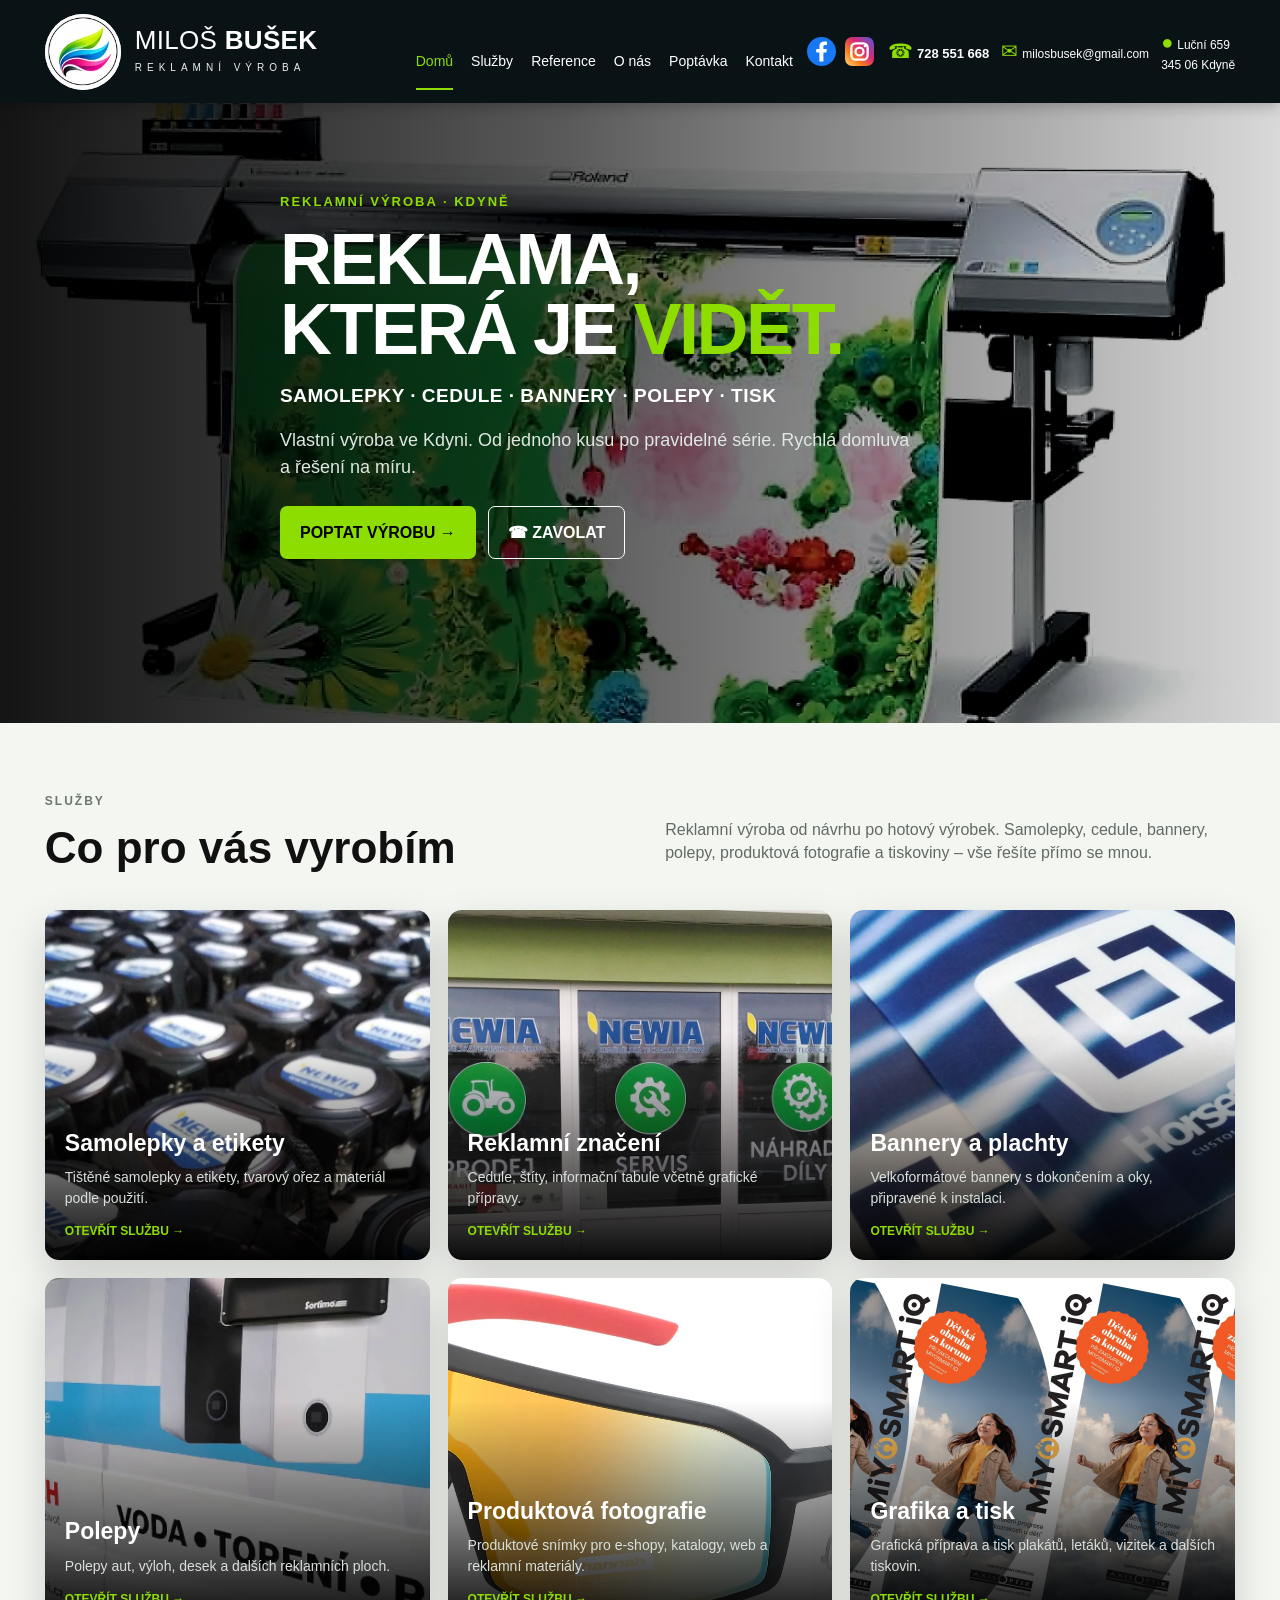
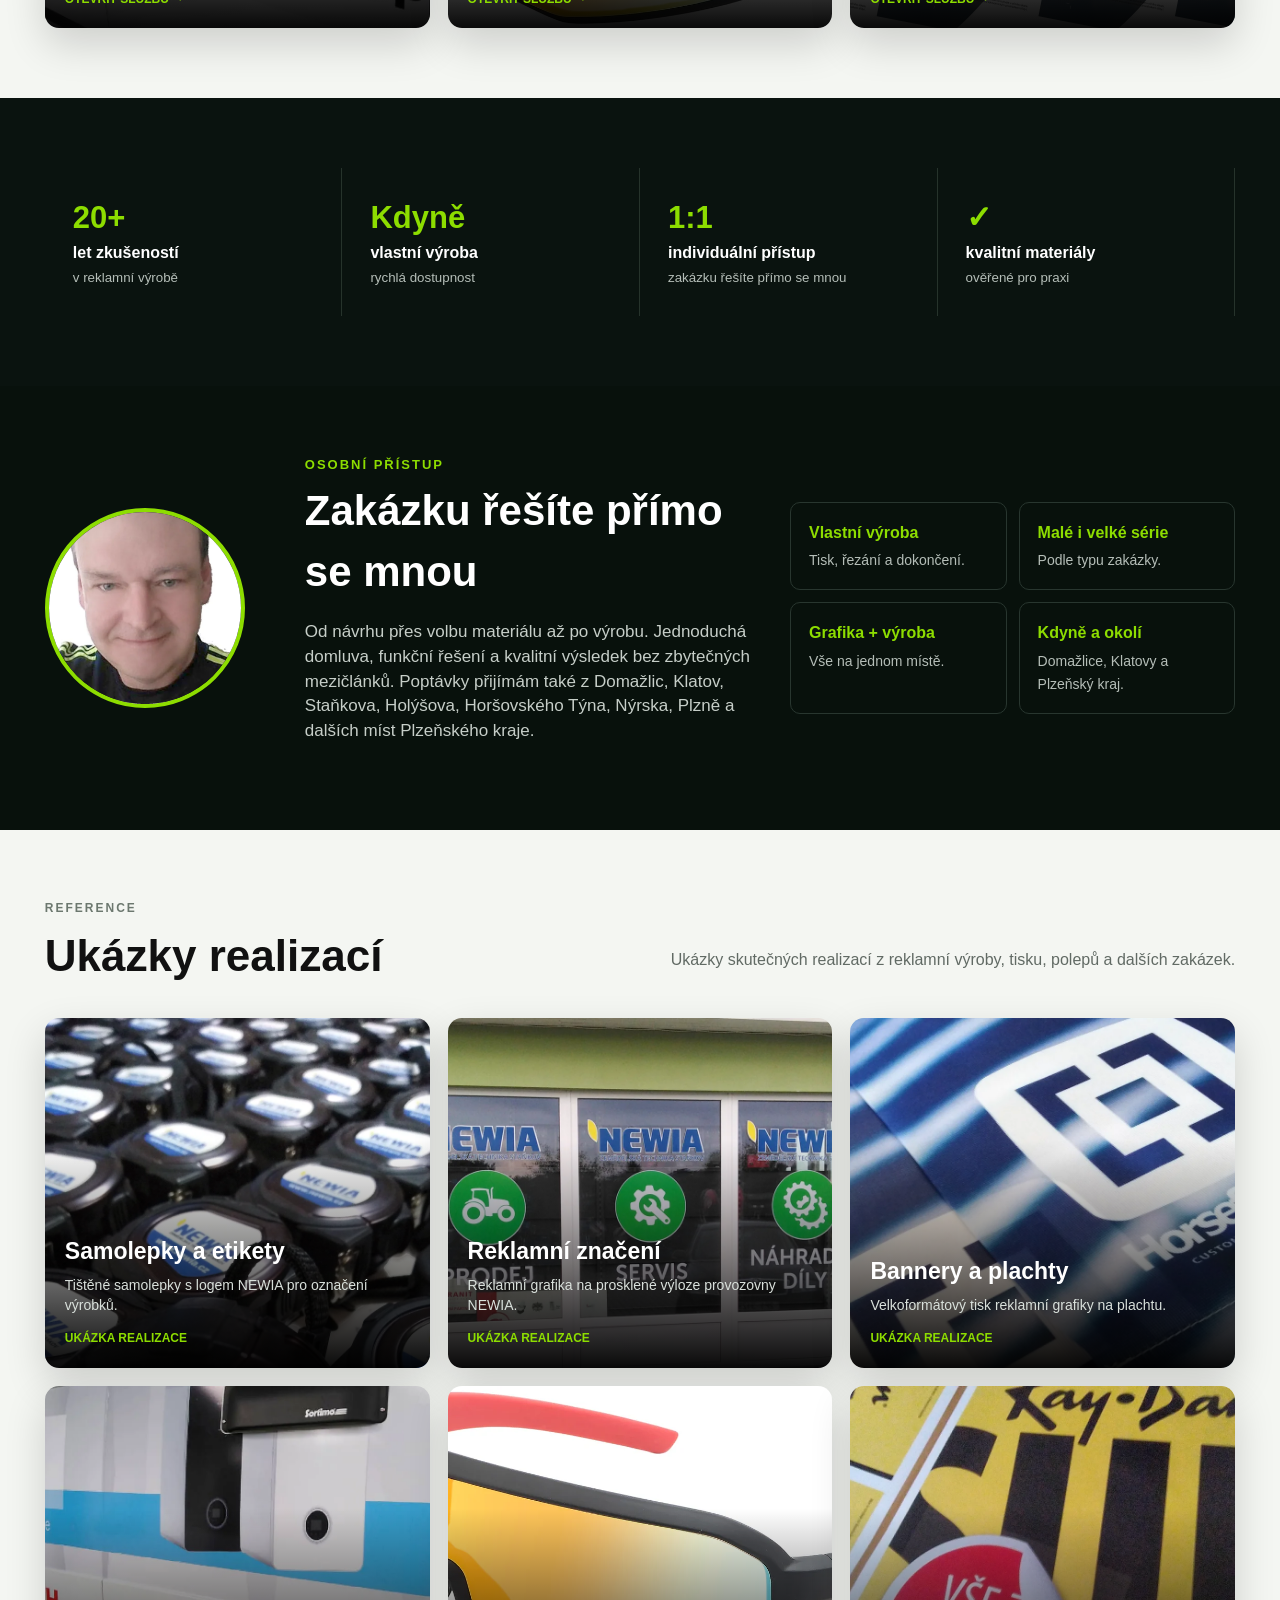
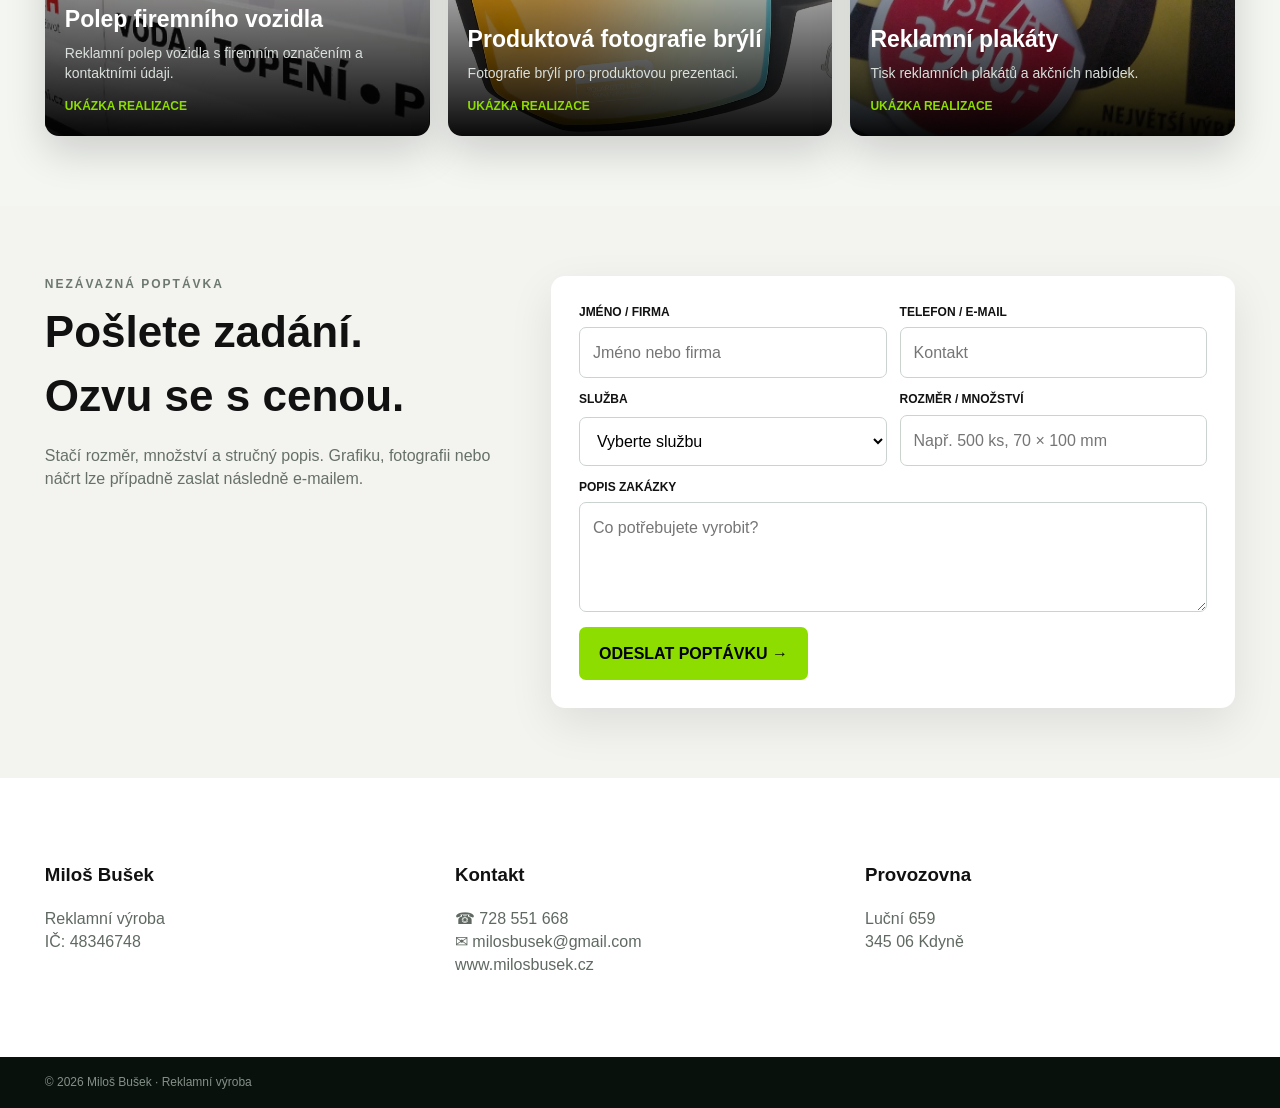
==== index.html @ d4815a29 "Shorten advertising signage card description" ====
<!DOCTYPE html>

<html lang="cs">
<head>
<base href="/">
<meta charset="utf-8"/>
<meta content="width=device-width,initial-scale=1" name="viewport"/>
<title>Miloš Bušek | Reklamní výroba, tisk a polepy – Kdyně</title>
<meta name="description" content="Reklamní výroba ve Kdyni pro Domažlice, Klatovy a Plzeňský kraj. Samolepky, etikety, polepy aut, bannery, cedule a tisk na zakázku."/>
<meta name="robots" content="index, follow"/>
<link rel="canonical" href="https://www.milosbusek.cz/"/>
<meta property="og:type" content="website"/>
<meta property="og:locale" content="cs_CZ"/>
<meta property="og:title" content="Miloš Bušek | Reklamní výroba, tisk a polepy – Kdyně"/>
<meta property="og:description" content="Vlastní reklamní výroba ve Kdyni pro Domažlice, Klatovy, Plzeň a okolí v Plzeňském kraji. Samolepky, polepy, bannery, cedule, tiskoviny a produktová fotografie."/>
<meta property="og:url" content="https://www.milosbusek.cz/"/>
<style>
:root{--g:#8ddd00;--g2:#b8ff40;--black:#06100b;--dark:#0a1310;--paper:#f4f6f2;--text:#0a0d0b;--mut:#59625c}
*{box-sizing:border-box}html{scroll-behavior:smooth}body{margin:0;font-family:Arial,Helvetica,sans-serif;background:#fff;color:#111;line-height:1.45}
img{display:block;max-width:100%}a{color:inherit;text-decoration:none}button,input,select,textarea{font:inherit}
.wrap{width:min(1440px,93vw);margin:auto}
header{height:103px;background:rgba(5,14,17,.98);color:#fff;position:sticky;top:0;z-index:100;box-shadow:0 3px 14px rgba(0,0,0,.25)}
.head{height:100%;display:flex;align-items:center;gap:26px}
.brand{display:flex;align-items:center;gap:22px;min-width:390px;cursor:pointer}
.logo{width:88px;height:88px;border:4px solid #d7e8bc;border-radius:50%;position:relative;overflow:hidden;background:#102028}
.logo:before{content:"";position:absolute;width:57px;height:18px;left:13px;top:27px;background:linear-gradient(135deg,#8fe000 0 25%,#fff 25% 41%,#e51e56 41% 58%,#36bdf2 58% 78%,#fff 78%);transform:skew(-22deg) rotate(-15deg);border-radius:70% 15% 70% 15%}
.logo:after{content:"";position:absolute;width:38px;height:8px;left:22px;top:40px;background:#7de200;transform:rotate(-17deg);border-radius:90%}
.brandname{font-size:30px;letter-spacing:.3px;line-height:1.02;font-weight:400;white-space:nowrap}.brandname b{font-weight:800}
.brandsub{font-size:13px;letter-spacing:7px;margin-top:7px;color:#edf0ee;white-space:nowrap}
nav{display:flex;gap:34px;margin-left:auto;font-size:16px}nav a{cursor:pointer;padding:38px 0 17px}nav a:hover,nav a.active{color:var(--g);border-bottom:2px solid var(--g)}
.topcontact{display:flex;gap:23px;align-items:center;font-size:14px;white-space:nowrap}.topcontact strong{font-size:15px}.tico{color:var(--g);font-size:25px;margin-right:7px}
.page{display:none}.page.active{display:block}
.hero{height:620px;position:relative;overflow:hidden;background:#101}
.hero video{position:absolute;inset:0;width:100%;height:100%;object-fit:cover}.hero:after{content:"";position:absolute;inset:0;background:linear-gradient(90deg,rgba(0,0,0,.92),rgba(0,0,0,.65) 44%,rgba(0,0,0,.15))}
.hero-copy{position:relative;z-index:2;color:#fff;padding-top:90px;max-width:720px}.kicker{color:var(--g);font-weight:800;font-size:13px;letter-spacing:2px}
.hero h1{font-size:72px;line-height:.98;margin:12px 0 17px;letter-spacing:-2.5px}.hero h1 em{font-style:normal;color:var(--g)}.hero p{font-size:18px;color:#e0e6e1;max-width:640px}.hero-services{font-size:19px;font-weight:700;letter-spacing:.5px}
.btnrow{display:flex;gap:12px;margin-top:26px}.cta{background:var(--g);border:0;border-radius:7px;padding:15px 20px;font-weight:800;cursor:pointer}.outline{background:transparent;border:1px solid #fff;color:#fff;border-radius:7px;padding:14px 19px;font-weight:700;cursor:pointer}
.section{padding:70px 0}.light{background:var(--paper)}.section-head{display:flex;justify-content:space-between;align-items:end;gap:30px;margin-bottom:30px}.eyebrow{color:#6c786f;font-weight:800;letter-spacing:2px;font-size:12px}.section-head h2{font-size:44px;margin:6px 0 0}.section-head p{max-width:570px;color:#616a64}
.cards{display:grid;grid-template-columns:repeat(3,1fr);gap:18px}.service-card{height:350px;position:relative;border-radius:14px;overflow:hidden;cursor:pointer;box-shadow:0 16px 40px rgba(0,0,0,.16)}.service-card img{width:100%;height:100%;object-fit:cover;transition:.35s}.service-card:hover img{transform:scale(1.04)}.overlay{position:absolute;inset:0;background:linear-gradient(transparent 35%,rgba(0,0,0,.96))}.scopy{position:absolute;left:20px;right:20px;bottom:19px;color:#fff}.scopy h3{font-size:23px;margin:0 0 7px}.scopy p{font-size:14px;color:#d9e0db;margin:0 0 10px}.scopy span{font-size:12px;color:var(--g);font-weight:800}
.stats{background:#0a130f;color:#fff}.statsgrid{display:grid;grid-template-columns:repeat(4,1fr)}.stat{padding:28px;border-right:1px solid #26332b}.stat strong{display:block;color:var(--g);font-size:31px}.stat small{display:block;color:#b5beb8;margin-top:4px}
.about{background:#08110c;color:#fff}.aboutgrid{display:grid;grid-template-columns:220px 1fr 1fr;gap:40px;align-items:center}.portrait{width:200px;height:200px;object-fit:cover;border-radius:50%;border:4px solid var(--g)}.about h2{font-size:42px;margin:7px 0 10px}.about p{color:#c6cec8;font-size:17px}.features{display:grid;grid-template-columns:1fr 1fr;gap:12px}.feat{border:1px solid #28362f;border-radius:10px;padding:18px}.feat b{display:block;color:var(--g);margin-bottom:4px}.feat span{font-size:14px;color:#b5beb8}
.formsec{background:#f3f4f0}.formgrid{display:grid;grid-template-columns:.8fr 1.2fr;gap:50px}.formgrid h2{font-size:44px;margin:7px 0 12px}.formgrid p{color:#667069}.formcard{background:#fff;border-radius:14px;padding:28px;box-shadow:0 16px 45px rgba(0,0,0,.09)}.fields{display:grid;grid-template-columns:1fr 1fr;gap:13px}.field{display:grid;gap:6px}.full{grid-column:1/-1}label{font-size:12px;font-weight:800}input,select,textarea{border:1px solid #cbd3ce;border-radius:7px;padding:13px;background:#fff}textarea{min-height:110px;resize:vertical}.success{display:none;margin-top:12px;padding:11px;background:#e7f7c9;border-radius:7px;color:#315207;font-weight:700}
.contact{background:#fff}.contactgrid{display:grid;grid-template-columns:repeat(3,1fr);gap:40px}.contactgrid p{color:#5f6962}footer{background:#08110c;color:#859088;padding:17px 0;font-size:12px}
/* service template exactly unified */
.service-stage{background:linear-gradient(90deg,#fbfcf9 0%,#fbfcf9 42%,#eef1ee 42%,#eef1ee 100%);min-height:calc(100vh - 103px)}
.service-grid{display:grid;grid-template-columns:.78fr 1.22fr;gap:25px;align-items:center;padding-top:35px}
.service-copy{padding:0 0 0 4px}.mini-title{font-weight:800;font-size:17px;display:flex;align-items:center;gap:16px;margin-bottom:18px}.mini-title span{width:49px;height:8px;background:var(--g);border-radius:8px}
.service-copy h1{font-size:67px;line-height:1.03;letter-spacing:-2px;margin:0 0 18px;max-width:650px}.service-copy h1 em{display:block;font-style:normal;color:var(--g)}
.service-lead{font-size:20px;max-width:590px;margin-bottom:26px}.benefits{display:grid;gap:12px}.benefit{display:grid;grid-template-columns:64px 1fr;gap:14px;align-items:center}.bicon{width:64px;height:64px;background:#dafa9f;border-radius:50%;display:grid;place-items:center;font-size:30px;border:1px solid #caef8c}.benefit b{display:block;font-size:18px}.benefit span{display:block;font-size:16px;color:#323834}
.service-visual{align-self:stretch;display:flex;align-items:center;justify-content:center;min-height:560px;overflow:hidden}.service-visual img{width:100%;height:560px;object-fit:cover}
.thumbbar{display:grid;grid-template-columns:45px 1fr 45px;gap:12px;align-items:center;width:min(1490px,96vw);margin:0 auto;padding:10px 0;background:#fff}.roundarr{width:40px;height:40px;border-radius:50%;border:1px solid #505a54;background:white;font-size:24px;cursor:pointer}.thumbs{display:grid;grid-template-columns:repeat(5,1fr);gap:9px}.thumbs img{height:150px;width:100%;object-fit:cover;border-radius:6px;background:#f1f2ef}
.service-footer-row{display:grid;grid-template-columns:1.12fr 1px .95fr .5fr .73fr;gap:30px;align-items:center;padding:18px 0 22px}.service-cta{height:76px;border:0;border-radius:9px;background:#07100c;color:#fff;font-size:17px;font-weight:800;cursor:pointer;text-align:left;padding:0 24px;box-shadow:0 10px 24px rgba(0,0,0,.12)}.service-cta span{font-size:30px;margin-right:15px;vertical-align:middle}.service-cta b{float:right;font-size:31px;font-weight:400}.vline{height:74px;background:#626b65}.service-quote{font-size:17px;font-style:italic}.signature{font-family:"Brush Script MT","Segoe Script",cursive;font-size:37px;color:#63c900;transform:rotate(-6deg);white-space:nowrap}.shopbox{border:1.5px solid var(--g);border-radius:9px;padding:15px 17px;display:flex;gap:12px;align-items:center;font-size:17px}
@media(max-width:1180px){.topcontact{display:none}nav{gap:20px}.brand{min-width:330px}.service-copy h1{font-size:56px}}
@media(max-width:900px){header{height:86px}.logo{width:64px;height:64px}.brandname{font-size:24px}.brandsub{font-size:10px;letter-spacing:4px}nav{display:none}.brand{min-width:auto}.cards{grid-template-columns:repeat(2,1fr)}.service-stage{background:#fbfcf9}.service-grid{grid-template-columns:1fr}.service-visual img{height:420px}.service-footer-row{grid-template-columns:1fr 1fr}.vline{display:none}.thumbs{grid-template-columns:repeat(3,1fr)}.thumbs img:nth-child(n+4){display:none}.aboutgrid{grid-template-columns:180px 1fr}.features{grid-column:1/-1}.formgrid{grid-template-columns:1fr}}
@media(max-width:650px){.brandname{font-size:20px}.brandsub{font-size:8px;letter-spacing:3px}.cards{grid-template-columns:1fr}.hero h1{font-size:45px}.statsgrid{grid-template-columns:1fr 1fr}.aboutgrid{grid-template-columns:1fr}.fields{grid-template-columns:1fr}.contactgrid{grid-template-columns:1fr}.service-copy h1{font-size:45px}.service-lead{font-size:17px}.benefit{grid-template-columns:52px 1fr}.bicon{width:52px;height:52px;font-size:24px}.thumbs{grid-template-columns:1fr 1fr}.thumbs img:nth-child(n+3){display:none}.service-footer-row{grid-template-columns:1fr}.service-quote,.signature,.shopbox{text-align:center;justify-content:center}}

.signature{display:flex;align-items:center;justify-content:center}
.signature img{display:block;width:150px;max-height:62px;object-fit:contain}
.service-visual{position:relative}
.carousel-main{transition:opacity .24s ease, transform .35s ease}
.carousel-main.is-changing{opacity:.22;transform:scale(.992)}
.thumbs img{cursor:pointer;transition:transform .2s ease,opacity .2s ease,border-color .2s ease}
.thumbs img:hover{transform:translateY(-2px)}
.thumbs img.active-thumb{outline:3px solid var(--g);outline-offset:-3px;opacity:1}
.roundarr{transition:background .2s ease,transform .2s ease}
.roundarr:hover{background:#e9f9c9;transform:scale(1.05)}

/* Schválený ostrý podpis */
.signature{
  display:flex!important;
  align-items:center!important;
  justify-content:center!important;
  min-width:170px;
}
.signature img{
  width:154px!important;
  height:85px!important;
  max-width:154px!important;
  max-height:85px!important;
  object-fit:contain!important;
  transform:none!important;
  filter:none!important;
  opacity:1!important;
  image-rendering:auto!important;
}

/* Produktová fotografie – přesně 5 schválených obrázků */
#page-produkt .thumbs img{
  object-fit:cover!important;
  background:#f3f3f3;
}

/* Fotografie: používat zdrojové rozlišení bez umělého rozmazávání */
.service-visual img,
.service-card img,
.thumbs img{
    image-rendering:auto !important;
    filter:none !important;
    -webkit-filter:none !important;
}
#page-produkt .service-visual img{
    object-fit:contain !important;
    background:#f5f5f3;
}

/* Produktová fotografie – ostřejší náhledy 2–5 */
#page-produkt .thumbs img{
    image-rendering:auto !important;
    filter:none !important;
    backface-visibility:hidden;
    transform:translateZ(0);
}

#page-produkt .signature,
#page-produkt .signature img{
    background:transparent !important;
    box-shadow:none !important;
    border:0 !important;
}

/* Nové portfolio fotografie – ostré webové převzorkování 2000 × 1400 */
.thumbs img{image-rendering:auto!important;filter:none!important}

/* Polepy: přirozené fotografie bez přeostření */
#page-polepy .thumbs img,
#page-polepy .service-visual img{
  filter:none!important;
  image-rendering:auto!important;
}
/* Nový reklamní štít */
#page-cedule .thumbs img{object-fit:cover}

#page-produkt .thumbs img,
#page-produkt .service-visual img{
  image-rendering:auto!important;
  filter:none!important;
}
</style>
<style>
/* OPRAVA POZICE PO KLIKNUTÍ V MENU
   Sticky hlavička má na PC 103 px, proto cílová sekce začíná s příjemným odstupem pod ní. */
html{scroll-padding-top:125px!important;}
#home,#sluzby,#reference,#onas,#poptavka,#kontakt{
  scroll-margin-top:125px!important;
}
@media(max-width:900px){
  html{scroll-padding-top:105px!important;}
  #home,#sluzby,#reference,#onas,#poptavka,#kontakt{
    scroll-margin-top:105px!important;
  }
}
</style><style>
/* OPRAVA SEKCE KONTAKT – protože je na konci stránky, potřebuje spodní rezervu,
   aby šla po kliknutí vytáhnout pod pevnou horní lištu. */
#kontakt{
  scroll-margin-top:125px!important;
  padding-bottom:160px!important;
}
@media(max-width:900px){
  #kontakt{
    scroll-margin-top:105px!important;
    padding-bottom:120px!important;
  }
}
</style><style>
/* FINÁLNÍ OPRAVA POZICE KONTAKTU */
#kontakt{
  scroll-margin-top:125px!important;
  padding-top:64px!important;
  padding-bottom:64px!important;
  min-height:calc(100vh - 125px)!important;
  box-sizing:border-box!important;
}
@media(max-width:900px){
  #kontakt{
    scroll-margin-top:105px!important;
    padding-top:42px!important;
    padding-bottom:42px!important;
    min-height:calc(100vh - 105px)!important;
  }
}
</style><style>
/* Kontakt na PC se po kliknutí zobrazí jako spodní kompozice stránky.
   Rušíme předchozí umělé natažení sekce Kontakt. */
#kontakt{
  min-height:0!important;
  padding-top:64px!important;
  padding-bottom:64px!important;
}
@media(max-width:900px){
  #kontakt{
    min-height:0!important;
    padding-top:42px!important;
    padding-bottom:42px!important;
  }
}
</style><style>
/* MOBILNÍ MENU – pouze mobil/tablet */
.mobile-menu-btn,
.mobile-nav{display:none;}

@media(max-width:900px){
  header{
    height:86px!important;
    overflow:visible!important;
  }
  .head{
    position:relative;
    gap:12px!important;
  }
  .topcontact{
    display:none!important;
  }
  .brand{
    flex:1 1 auto;
    min-width:0!important;
    gap:12px!important;
  }
  .logo{
    flex:0 0 auto;
  }
  .brandname{
    white-space:nowrap;
  }

  .mobile-menu-btn{
    display:flex!important;
    align-items:center;
    justify-content:center;
    flex:0 0 48px;
    width:48px;
    height:48px;
    margin-left:auto;
    border:1px solid rgba(255,255,255,.28);
    border-radius:8px;
    background:#101b16;
    color:#8ddd00;
    font-size:29px;
    line-height:1;
    cursor:pointer;
    z-index:1002;
  }
  .mobile-menu-btn.open{
    background:#8ddd00;
    color:#06100b;
  }

  .mobile-nav{
    display:none;
    position:absolute;
    left:0;
    right:0;
    top:86px;
    z-index:1001;
    background:#07100c;
    border-top:1px solid rgba(255,255,255,.08);
    box-shadow:0 14px 30px rgba(0,0,0,.32);
    padding:8px 16px 16px;
  }
  .mobile-nav.open{
    display:block!important;
  }
  .mobile-nav > a{
    display:block;
    padding:15px 8px;
    color:#fff;
    font-size:18px;
    font-weight:700;
    border-bottom:1px solid rgba(255,255,255,.10);
  }
  .mobile-nav > a:active,
  .mobile-nav > a:hover,
  .mobile-nav > a.active{
    color:#8ddd00;
  }
  .mobile-nav-contact{
    display:grid;
    gap:8px;
    padding-top:14px;
  }
  .mobile-nav-contact a{
    display:block;
    color:#cfd8d2;
    font-size:15px;
    padding:5px 8px;
  }
}

@media(max-width:480px){
  .brandname{font-size:18px!important;}
  .brandsub{font-size:7px!important;letter-spacing:2.4px!important;}
  .logo{width:58px!important;height:58px!important;}
}
</style><style>
/* MOBIL – sekce „Co pro vás vyrobím“ */
@media(max-width:900px){
  #sluzby .section-head{
    margin-bottom:16px!important;
    gap:12px!important;
    align-items:center!important;
  }
  #sluzby .section-head h2{
    margin-top:0!important;
    margin-bottom:0!important;
    line-height:1.05!important;
  }
  #sluzby .section-head p{
    margin-top:0!important;
    margin-bottom:0!important;
    align-self:center!important;
  }
}
</style><style>
/* MOBIL – ukotvené záhlaví s hamburgerem; PC beze změny */
@media(max-width:900px){
  header{
    position:fixed!important;
    top:0!important;
    left:0!important;
    right:0!important;
    width:100%!important;
    z-index:9999!important;
  }
  body{
    padding-top:86px!important;
  }
  .mobile-nav{
    position:fixed!important;
    top:86px!important;
    left:0!important;
    right:0!important;
    z-index:9998!important;
  }
}
</style><style>
/* MOBIL – oprava pevného záhlaví podle kontroly na telefonu.
   Záhlaví zůstává nahoře, ale už nepřekrývá / neposouvá obsah. PC beze změny. */
@media(max-width:900px){
  body{
    padding-top:0!important;
  }

  header{
    position:sticky!important;
    top:0!important;
    left:auto!important;
    right:auto!important;
    width:100%!important;
    height:86px!important;
    min-height:86px!important;
    z-index:9999!important;
    overflow:visible!important;
    background:#06100b!important;
  }

  header .head{
    height:86px!important;
    min-height:86px!important;
    display:flex!important;
    align-items:center!important;
    justify-content:space-between!important;
    padding-top:0!important;
    padding-bottom:0!important;
  }

  header .brand{
    height:86px!important;
    display:flex!important;
    align-items:center!important;
    margin:0!important;
    padding:0!important;
  }

  header .logo{
    margin:0!important;
    flex:0 0 auto!important;
  }

  header .mobile-menu-btn{
    position:static!important;
    top:auto!important;
    right:auto!important;
    margin:0 0 0 auto!important;
    align-self:center!important;
  }

  header .mobile-nav{
    position:absolute!important;
    top:86px!important;
    left:0!important;
    right:0!important;
    width:100%!important;
    z-index:9998!important;
  }
}
</style><style>
/* MOBIL – rezerva pod horní lištou telefonu / prohlížeče.
   Záhlaví se už neschová pod horní systémovou lištu. PC beze změny. */
@media(max-width:900px){
  :root{
    --mobile-safe-top:max(env(safe-area-inset-top, 0px), 20px);
    --mobile-header-core:86px;
  }

  header{
    position:sticky!important;
    top:0!important;
    height:calc(var(--mobile-header-core) + var(--mobile-safe-top))!important;
    min-height:calc(var(--mobile-header-core) + var(--mobile-safe-top))!important;
    padding-top:var(--mobile-safe-top)!important;
    box-sizing:border-box!important;
    background:#06100b!important;
    z-index:9999!important;
  }

  header .head{
    height:var(--mobile-header-core)!important;
    min-height:var(--mobile-header-core)!important;
    padding-top:0!important;
    padding-bottom:0!important;
    box-sizing:border-box!important;
    align-items:center!important;
  }

  header .brand,
  header .mobile-menu-btn{
    transform:none!important;
    top:auto!important;
  }

  header .mobile-nav{
    top:calc(var(--mobile-header-core) + var(--mobile-safe-top))!important;
  }
}
</style><style>
/* MOBIL – definitivně pevné záhlaví, posunuté o něco níž.
   Pouze mobil, PC beze změny. */
@media(max-width:900px){
  :root{
    --mobile-safe-top:30px;
    --mobile-header-core:86px;
    --mobile-header-total:116px;
  }

  body{
    padding-top:var(--mobile-header-total)!important;
  }

  header{
    position:fixed!important;
    top:0!important;
    left:0!important;
    right:0!important;
    width:100%!important;
    height:var(--mobile-header-total)!important;
    min-height:var(--mobile-header-total)!important;
    padding-top:var(--mobile-safe-top)!important;
    box-sizing:border-box!important;
    background:#06100b!important;
    z-index:9999!important;
    overflow:visible!important;
  }

  header .head{
    height:var(--mobile-header-core)!important;
    min-height:var(--mobile-header-core)!important;
    padding-top:0!important;
    padding-bottom:0!important;
    box-sizing:border-box!important;
    align-items:center!important;
  }

  header .mobile-nav{
    position:fixed!important;
    top:var(--mobile-header-total)!important;
    left:0!important;
    right:0!important;
    width:100%!important;
    z-index:9998!important;
  }
}

/* MB-web-41: Na mobilu zobrazit aktuální a následující náhled. */
@media(max-width:650px){
  .service-page .thumbs img{display:none!important}
  .service-page .thumbs img.mobile-visible{display:block!important}
}
</style><style>
/* Sociální sítě – Facebook a Instagram; YouTube lze doplnit později. */
.social-links{display:flex;align-items:center;gap:9px;flex:0 0 auto}
.social-links a{display:inline-flex;width:29px;height:29px;align-items:center;justify-content:center;border-radius:7px;transition:transform .2s ease}
.social-links a:hover{transform:translateY(-2px)}
.social-links svg{display:block;width:29px;height:29px}
.mobile-social-links{display:none}
@media(min-width:1181px){header .head{gap:14px}header .brand{min-width:320px;gap:14px}header .logo{width:76px;height:76px;flex:0 0 76px}header .brandname{font-size:26px}header .brandsub{font-size:10px;letter-spacing:5px}header nav{gap:18px;font-size:14px}header .topcontact{gap:12px;font-size:12px}header .topcontact strong{font-size:13px}header .tico{font-size:20px;margin-right:4px}}
@media(max-width:900px){header .head>.social-links{display:none}.mobile-social-links{display:flex;gap:15px;padding:15px 8px 10px;border-top:1px solid #39443e;margin-top:10px}.mobile-social-links a,.mobile-social-links svg{width:37px;height:37px}}
</style>
<script type="application/ld+json">
{
  "@context": "https://schema.org",
  "@type": "LocalBusiness",
  "@id": "https://www.milosbusek.cz/#firma",
  "name": "Miloš Bušek – reklamní výroba",
  "url": "https://www.milosbusek.cz/",
  "description": "Zakázková reklamní výroba, tisk samolepek a etiket, polepy, reklamní značení, bannery, grafika a produktová fotografie.",
  "telephone": "+420728551668",
  "email": "milosbusek@gmail.com",
  "address": {
    "@type": "PostalAddress",
    "streetAddress": "Luční 659",
    "addressLocality": "Kdyně",
    "postalCode": "345 06",
    "addressRegion": "Plzeňský kraj",
    "addressCountry": "CZ"
  },
  "areaServed": [
    {
      "@type": "AdministrativeArea",
      "name": "Plzeňský kraj"
    },
    {
      "@type": "City",
      "name": "Kdyně"
    },
    {
      "@type": "City",
      "name": "Domažlice"
    },
    {
      "@type": "City",
      "name": "Klatovy"
    },
    {
      "@type": "City",
      "name": "Staňkov"
    },
    {
      "@type": "City",
      "name": "Holýšov"
    },
    {
      "@type": "City",
      "name": "Plzeň"
    },
    {
      "@type": "City",
      "name": "Horšovský Týn"
    },
    {
      "@type": "City",
      "name": "Nýrsko"
    }
  ],
  "sameAs": [
    "https://www.facebook.com/reklamabusek",
    "https://www.instagram.com/milosbusek/"
  ]
}
</script>
<style id="web2026-sjednocene-logo">
/* Sjednocene logo pro desktop i mobil: realny obrazek namisto CSS symbolu */
header .logo{border:0!important;background:#fff!important;position:relative!important;border-radius:50%!important;overflow:hidden!important;display:flex!important;align-items:center!important;justify-content:center!important}
header .logo:before,header .logo:after{content:none!important;display:none!important}
header .logo img{display:block!important;width:100%!important;height:100%!important;object-fit:contain!important}
</style>
</head>
<body>
<header>
<div class="wrap head">
<div class="brand" onclick="showPage('home')">
<div class="logo"><img src="images/logo-web2026.webp" alt="Logo reklamní výroby Miloš Bušek" width="128" height="128"></div>
<div><div class="brandname">MILOŠ <b>BUŠEK</b></div><div class="brandsub">REKLAMNÍ VÝROBA</div></div>
</div>
<nav>
<a class="active" href="#home" onclick="goHome('home'); return false;">Domů</a>
<a href="#sluzby" onclick="goHome('sluzby'); return false;">Služby</a>
<a href="#reference" onclick="goHome('reference'); return false;">Reference</a>
<a href="#onas" onclick="goHome('onas'); return false;">O nás</a>
<a href="#poptavka" onclick="goHome('poptavka'); return false;">Poptávka</a>
<a href="#kontakt" onclick="goHome('kontakt'); return false;">Kontakt</a>
</nav>
<div class="social-links" aria-label="Sociální sítě">
<a href="https://www.facebook.com/reklamabusek" target="_blank" rel="noopener noreferrer" aria-label="Facebook Miloš Bušek" title="Facebook"><svg viewBox="0 0 32 32" role="img" aria-hidden="true"><circle cx="16" cy="16" r="16" fill="#1877F2"/><path fill="#fff" d="M18.1 27V17.1h3.3l.5-3.9h-3.8v-2.5c0-1.1.3-1.9 1.9-1.9H22V5.3c-.4-.1-1.6-.2-3.1-.2-3.1 0-5.2 1.9-5.2 5.4v2.7h-3.5v3.9h3.5V27z"/></svg></a>
<a href="https://www.instagram.com/milosbusek/" target="_blank" rel="noopener noreferrer" aria-label="Instagram Miloš Bušek" title="Instagram"><svg viewBox="0 0 32 32" role="img" aria-hidden="true"><defs><linearGradient id="ig-grad" x1="0" y1="1" x2="1" y2="0"><stop offset="0" stop-color="#FEDA75"/><stop offset=".3" stop-color="#FA7E1E"/><stop offset=".6" stop-color="#D62976"/><stop offset="1" stop-color="#4F5BD5"/></linearGradient></defs><rect width="32" height="32" rx="8" fill="url(#ig-grad)"/><rect x="7" y="7" width="18" height="18" rx="5" fill="none" stroke="#fff" stroke-width="2.5"/><circle cx="16" cy="16" r="4.4" fill="none" stroke="#fff" stroke-width="2.5"/><circle cx="22" cy="10" r="1.5" fill="#fff"/></svg></a>
</div>
<div class="topcontact">
<span><span class="tico">☎</span><strong>728 551 668</strong></span>
<span><span class="tico">✉</span>milosbusek@gmail.com</span>
<span><span class="tico">●</span>Luční 659<br/>345 06 Kdyně</span>
</div>
<button aria-expanded="false" aria-label="Otevřít menu" class="mobile-menu-btn" type="button">☰</button></div>
<div aria-hidden="true" class="mobile-nav"><a data-target="home" href="#home">Domů</a><a data-target="sluzby" href="#sluzby">Služby</a><a data-target="reference" href="#reference">Reference</a><a data-target="onas" href="#onas">O nás</a><a data-target="poptavka" href="#poptavka">Poptávka</a><a data-target="kontakt" href="#kontakt">Kontakt</a><div class="mobile-social-links" aria-label="Sociální sítě"><a href="https://www.facebook.com/reklamabusek" target="_blank" rel="noopener noreferrer" aria-label="Facebook Miloš Bušek" title="Facebook"><svg viewBox="0 0 32 32" role="img" aria-hidden="true"><circle cx="16" cy="16" r="16" fill="#1877F2"/><path fill="#fff" d="M18.1 27V17.1h3.3l.5-3.9h-3.8v-2.5c0-1.1.3-1.9 1.9-1.9H22V5.3c-.4-.1-1.6-.2-3.1-.2-3.1 0-5.2 1.9-5.2 5.4v2.7h-3.5v3.9h3.5V27z"/></svg></a>
<a href="https://www.instagram.com/milosbusek/" target="_blank" rel="noopener noreferrer" aria-label="Instagram Miloš Bušek" title="Instagram"><svg viewBox="0 0 32 32" role="img" aria-hidden="true"><defs><linearGradient id="ig-grad-mobile" x1="0" y1="1" x2="1" y2="0"><stop offset="0" stop-color="#FEDA75"/><stop offset=".3" stop-color="#FA7E1E"/><stop offset=".6" stop-color="#D62976"/><stop offset="1" stop-color="#4F5BD5"/></linearGradient></defs><rect width="32" height="32" rx="8" fill="url(#ig-grad-mobile)"/><rect x="7" y="7" width="18" height="18" rx="5" fill="none" stroke="#fff" stroke-width="2.5"/><circle cx="16" cy="16" r="4.4" fill="none" stroke="#fff" stroke-width="2.5"/><circle cx="22" cy="10" r="1.5" fill="#fff"/></svg></a>
</div><div class="mobile-nav-contact"><a href="tel:+420728551668">☎ 728 551 668</a><a href="mailto:milosbusek@gmail.com">✉ milosbusek@gmail.com</a></div></div></header>
<section class="page active" id="page-home">
<section class="hero" id="home"><video autoplay="" loop="" muted="" playsinline="" poster="assets/webp-01.webp"><source src="assets/mp4-01.mp4" type="video/mp4"/></video><div class="wrap hero-copy"><div class="kicker">REKLAMNÍ VÝROBA · KDYNĚ</div><h1>REKLAMA,<br/>KTERÁ JE <em>VIDĚT.</em></h1><div class="hero-services">SAMOLEPKY · CEDULE · BANNERY · POLEPY · TISK</div><p>Vlastní výroba ve Kdyni. Od jednoho kusu po pravidelné série. Rychlá domluva a řešení na míru.</p><div class="btnrow"><button class="cta" onclick="goHome('poptavka')">POPTAT VÝROBU →</button><a class="outline" href="tel:+420728551668">☎ ZAVOLAT</a></div></div></section>
<section class="section light" id="sluzby"><div class="wrap"><div class="section-head"><div><div class="eyebrow">SLUŽBY</div><h2>Co pro vás vyrobím</h2></div><p>Reklamní výroba od návrhu po hotový výrobek. Samolepky, cedule, bannery, polepy, produktová fotografie a tiskoviny – vše řešíte přímo se mnou.</p></div><div class="cards">
<article class="service-card" onclick="showPage('samolepky')" onkeydown="if(event.key==='Enter')showPage('samolepky')" tabindex="0">
<img alt="Samolepky a etikety" src="assets/webp-02.webp"/>
<div class="overlay"></div>
<div class="scopy"><h3>Samolepky a etikety</h3><p>Tištěné samolepky a etikety, tvarový ořez a materiál podle použití.</p><span>OTEVŘÍT SLUŽBU →</span></div>
</article>
<article class="service-card" onclick="showPage('cedule')" onkeydown="if(event.key==='Enter')showPage('cedule')" tabindex="0">
<img alt="Reklamní značení" src="assets/webp-03.webp"/>
<div class="overlay"></div>
<div class="scopy"><h3>Reklamní značení</h3><p>Cedule, štíty, informační tabule včetně grafické přípravy.</p><span>OTEVŘÍT SLUŽBU →</span></div>
</article>
<article class="service-card" onclick="showPage('bannery')" onkeydown="if(event.key==='Enter')showPage('bannery')" tabindex="0">
<img alt="Bannery a plachty" src="assets/webp-04.webp"/>
<div class="overlay"></div>
<div class="scopy"><h3>Bannery a plachty</h3><p>Velkoformátové bannery s dokončením a oky, připravené k instalaci.</p><span>OTEVŘÍT SLUŽBU →</span></div>
</article>
<article class="service-card" onclick="showPage('polepy')" onkeydown="if(event.key==='Enter')showPage('polepy')" tabindex="0">
<img alt="Polepy" src="assets/webp-05.webp"/>
<div class="overlay"></div>
<div class="scopy"><h3>Polepy</h3><p>Polepy aut, výloh, desek a dalších reklamních ploch.</p><span>OTEVŘÍT SLUŽBU →</span></div>
</article>
<article class="service-card" onclick="showPage('produkt')" onkeydown="if(event.key==='Enter')showPage('produkt')" tabindex="0">
<img alt="Produktová fotografie" src="assets/webp-06.webp"/>
<div class="overlay"></div>
<div class="scopy"><h3>Produktová fotografie</h3><p>Produktové snímky pro e-shopy, katalogy, web a reklamní materiály.</p><span>OTEVŘÍT SLUŽBU →</span></div>
</article>
<article class="service-card" onclick="showPage('grafika')" onkeydown="if(event.key==='Enter')showPage('grafika')" tabindex="0">
<img alt="Grafika a tisk – plakáty Myosmart" src="assets/jpg-01.jpg"/>
<div class="overlay"></div>
<div class="scopy"><h3>Grafika a tisk</h3><p>Grafická příprava a tisk plakátů, letáků, vizitek a dalších tiskovin.</p><span>OTEVŘÍT SLUŽBU →</span></div>
</article>
</div></div></section>
<section class="section stats"><div class="wrap statsgrid"><div class="stat"><strong>20+</strong><b>let zkušeností</b><small>v reklamní výrobě</small></div><div class="stat"><strong>Kdyně</strong><b>vlastní výroba</b><small>rychlá dostupnost</small></div><div class="stat"><strong>1:1</strong><b>individuální přístup</b><small>zakázku řešíte přímo se mnou</small></div><div class="stat"><strong>✓</strong><b>kvalitní materiály</b><small>ověřené pro praxi</small></div></div></section>
<section class="section about" id="onas"><div class="wrap aboutgrid"><img alt="Miloš Bušek" class="portrait" src="assets/webp-07.webp"/><div><div class="kicker">OSOBNÍ PŘÍSTUP</div><h2>Zakázku řešíte přímo se mnou</h2><p>Od návrhu přes volbu materiálu až po výrobu. Jednoduchá domluva, funkční řešení a kvalitní výsledek bez zbytečných mezičlánků. Poptávky přijímám také z Domažlic, Klatov, Staňkova, Holýšova, Horšovského Týna, Nýrska, Plzně a dalších míst Plzeňského kraje.</p></div><div class="features"><div class="feat"><b>Vlastní výroba</b><span>Tisk, řezání a dokončení.</span></div><div class="feat"><b>Malé i velké série</b><span>Podle typu zakázky.</span></div><div class="feat"><b>Grafika + výroba</b><span>Vše na jednom místě.</span></div><div class="feat"><b>Kdyně a okolí</b><span>Domažlice, Klatovy a Plzeňský kraj.</span></div></div></div></section>
<section class="section light" id="reference"><div class="wrap"><div class="section-head"><div><div class="eyebrow">REFERENCE</div><h2>Ukázky realizací</h2></div><p>Ukázky skutečných realizací z reklamní výroby, tisku, polepů a dalších zakázek.</p></div><div class="cards">
<article class="service-card" onclick="showPage('samolepky')" onkeydown="if(event.key==='Enter')showPage('samolepky')" tabindex="0">
<img alt="Samolepky a etikety" src="assets/webp-02.webp"/>
<div class="overlay"></div>
<div class="scopy"><h3>Samolepky a etikety</h3><p>Tištěné samolepky s logem NEWIA pro označení výrobků.</p><span>UKÁZKA REALIZACE</span></div>
</article>
<article class="service-card" onclick="showPage('cedule')" onkeydown="if(event.key==='Enter')showPage('cedule')" tabindex="0">
<img alt="Reklamní značení" src="assets/webp-03.webp"/>
<div class="overlay"></div>
<div class="scopy"><h3>Reklamní značení</h3><p>Reklamní grafika na prosklené výloze provozovny NEWIA.</p><span>UKÁZKA REALIZACE</span></div>
</article>
<article class="service-card" onclick="showPage('bannery')" onkeydown="if(event.key==='Enter')showPage('bannery')" tabindex="0">
<img alt="Bannery a plachty" src="assets/webp-04.webp"/>
<div class="overlay"></div>
<div class="scopy"><h3>Bannery a plachty</h3><p>Velkoformátový tisk reklamní grafiky na plachtu.</p><span>UKÁZKA REALIZACE</span></div>
</article>
<article class="service-card" onclick="showPage('polepy')" onkeydown="if(event.key==='Enter')showPage('polepy')" tabindex="0">
<img alt="Polepy" src="assets/webp-05.webp"/>
<div class="overlay"></div>
<div class="scopy"><h3>Polep firemního vozidla</h3><p>Reklamní polep vozidla s firemním označením a kontaktními údaji.</p><span>UKÁZKA REALIZACE</span></div>
</article>
<article class="service-card" onclick="showPage('produkt')" onkeydown="if(event.key==='Enter')showPage('produkt')" tabindex="0">
<img alt="Produktová fotografie" src="assets/webp-06.webp"/>
<div class="overlay"></div>
<div class="scopy"><h3>Produktová fotografie brýlí</h3><p>Fotografie brýlí pro produktovou prezentaci.</p><span>UKÁZKA REALIZACE</span></div>
</article>
<article class="service-card" onclick="showPage('grafika')" onkeydown="if(event.key==='Enter')showPage('grafika')" tabindex="0">
<img alt="Grafika a tisk" src="assets/webp-08.webp"/>
<div class="overlay"></div>
<div class="scopy"><h3>Reklamní plakáty</h3><p>Tisk reklamních plakátů a akčních nabídek.</p><span>UKÁZKA REALIZACE</span></div>
</article>
</div></div></section>
<section class="section formsec" id="poptavka"><div class="wrap formgrid"><div><div class="eyebrow">NEZÁVAZNÁ POPTÁVKA</div><h2>Pošlete zadání.<br/>Ozvu se s cenou.</h2><p>Stačí rozměr, množství a stručný popis. Grafiku, fotografii nebo náčrt lze případně zaslat následně e-mailem.</p></div>
<form class="formcard" id="inquiry-form" action="https://formspree.io/f/mvkzyqvj" method="POST"><div class="fields">
<div class="field"><label>JMÉNO / FIRMA</label><input name="jmeno_firma" autocomplete="name" placeholder="Jméno nebo firma" required=""/></div>
<div class="field"><label>TELEFON / E-MAIL</label><input name="kontakt" placeholder="Kontakt" required=""/></div>
<div class="field"><label for="service">SLUŽBA</label><select id="service" name="sluzba" required><option value="" selected disabled>Vyberte službu</option><option>Samolepky a etikety</option><option>Reklamní značení</option><option>Bannery a plachty</option><option>Polepy</option><option>Produktová fotografie</option><option>Grafika a tisk</option></select></div>
<div class="field"><label>ROZMĚR / MNOŽSTVÍ</label><input name="rozmer_mnozstvi" placeholder="Např. 500 ks, 70 × 100 mm"/></div>
<div class="field full"><label>POPIS ZAKÁZKY</label><textarea name="popis_zakazky" placeholder="Co potřebujete vyrobit?"></textarea></div>

</div><button class="cta" style="margin-top:15px" type="submit">ODESLAT POPTÁVKU →</button><div class="success" id="success" role="status" aria-live="polite">Děkuji za poptávku. Ozvu se vám co nejdříve.</div><div id="form-error" role="alert" style="display:none;margin-top:12px;color:#a52626;font-weight:700">Poptávku se nepodařilo odeslat. Zkuste to znovu nebo napište na milosbusek@gmail.com.</div></form></div></section>
<section class="section contact" id="kontakt"><div class="wrap contactgrid"><div><h3>Miloš Bušek</h3><p>Reklamní výroba<br/>IČ: 48346748</p></div><div><h3>Kontakt</h3><p>☎ 728 551 668<br/>✉ milosbusek@gmail.com<br/>www.milosbusek.cz</p></div><div><h3>Provozovna</h3><p>Luční 659<br/>345 06 Kdyně</p></div></div></section>
<footer><div class="wrap">© 2026 Miloš Bušek · Reklamní výroba</div></footer>
</section>
<section class="page service-page" id="page-samolepky">
<div class="service-stage">
<div class="service-grid wrap">
<div class="service-copy">
<div class="mini-title"><span></span>SAMOLEPKY A ETIKETY</div>
<h1>Samolepky a etikety</h1>
<p class="service-lead">Samolepky a etikety na míru – od malých produktových štítků až po větší reklamní samolepky. Tisk, tvarový ořez i volba vhodné fólie podle použití.</p>
<div class="benefits"><div class="benefit"><div class="bicon">✂</div><div><b>Tvarový ořez</b><span>Kruh, obdélník i vlastní tvar podle grafiky</span></div></div><div class="benefit"><div class="bicon">▦</div><div><b>Malé i velké série</b><span>Od desítek kusů po pravidelnou sériovou výrobu</span></div></div><div class="benefit"><div class="bicon">◈</div><div><b>Materiál podle použití</b><span>Interiér, exteriér, permanentní i snímatelné fólie</span></div></div><div class="benefit"><div class="bicon">◷</div><div><b>Rychlá výroba</b><span>Termín vždy podle množství a náročnosti zakázky</span></div></div></div>
</div>
<div class="service-visual">
<img alt="Samolepky a etikety" class="carousel-main" src="assets/webp-02.webp"/>
</div>
</div>
<div class="thumbbar">
<button aria-label="Předchozí" class="roundarr" data-dir="-1">←</button>
<div class="thumbs"><img alt="MIYOSMART – červené samolepky" src="assets/jpg-02.jpg"/><img alt="MIYOSMART – modré samolepky" src="assets/jpg-03.jpg"/><img alt="NEWIA – svinovací metry" src="assets/webp-02.webp"/><img alt="CAR-SOFT – servisní samolepky klimatizace" src="assets/jpg-04.jpg"/><img alt="Domácí medovina – tištěné etikety" src="assets/jpg-05.jpg"/></div>
<button aria-label="Další" class="roundarr" data-dir="1">→</button>
</div>
<div class="service-footer-row wrap">
<button class="service-cta" onclick="goQuote('Samolepky a etikety')"><span>▣</span> POPTAT SAMOLEPKY A ETIKETY <b>→</b></button>
<div class="vline"></div>
<div class="service-quote">„Dobrá samolepka musí nejen dobře vypadat, ale také správně držet a vydržet.“</div>
<div class="signature"><img alt="Miloš Bušek – podpis" src="assets/png-01.png"/></div>
<div class="shopbox">▣ <span>Vhodné pro výrobky, obaly, provozovny a reklamní akce</span></div>
</div>
</div>
</section>
<section class="page service-page" id="page-cedule">
<div class="service-stage">
<div class="service-grid wrap">
<div class="service-copy">
<div class="mini-title"><span></span>REKLAMNÍ ZNAČENÍ</div>
<h1>Reklamní značení</h1>
<p class="service-lead">Reklamní značení pro firmy a provozovny – cedule, štíty, informační tabule a další prvky. Připravím grafiku, zvolím vhodný materiál a vyrobím hotové řešení.</p>
<div class="benefits"><div class="benefit"><div class="bicon">▣</div><div><b>Firemní cedule a štíty</b><span>PVC, dibond a další materiály podle konkrétního použití</span></div></div><div class="benefit"><div class="bicon">◇</div><div><b>Informační tabule</b><span>Orientační, provozní i prezentační značení</span></div></div><div class="benefit"><div class="bicon">▤</div><div><b>Grafická příprava</b><span>Návrh, sazba a úprava dodaných podkladů</span></div></div><div class="benefit"><div class="bicon">◷</div><div><b>Výroba na míru</b><span>Rozměr, provedení a dokončení podle konkrétní zakázky</span></div></div></div>
</div>
<div class="service-visual">
<img alt="Reklamní značení – klíčenky NEWIA" class="carousel-main" src="assets/webp-09.webp"/>
</div>
</div>
<div class="thumbbar">
<button aria-label="Předchozí" class="roundarr" data-dir="-1">←</button>
<div class="thumbs"><img alt="Reklamní značení – klíčenky NEWIA" data-slide="0" role="button" src="assets/webp-09.webp" tabindex="0"/><img alt="Reklamní značení – obrázek z hlavní karty" data-slide="1" role="button" src="assets/webp-03.webp" tabindex="0"/><img alt="Axis Optik – reklamní značení provozovny" src="assets/jpg-06.jpg"/><img alt="Reklamní značení – stuhy a medaile" src="assets/jpg-07.jpg"/><img alt="Agroslužby Šumava – potisk triček" src="assets/jpg-08.jpg"/></div>
<button aria-label="Další" class="roundarr" data-dir="1">→</button>
</div>
<div class="service-footer-row wrap">
<button class="service-cta" onclick="goQuote('Reklamní značení')"><span>▣</span> POPTAT REKLAMNÍ ZNAČENÍ <b>→</b></button>
<div class="vline"></div>
<div class="service-quote">„Dobré reklamní značení musí být přehledné, čitelné a na první pohled profesionální.“</div>
<div class="signature"><img alt="Miloš Bušek – podpis" src="assets/png-01.png"/></div>
<div class="shopbox">▣ <span>Vhodné pro firmy, provozovny, kanceláře a informační systémy</span></div>
</div>
</div>
</section>
<section class="page service-page" id="page-bannery">
<div class="service-stage">
<div class="service-grid wrap">
<div class="service-copy">
<div class="mini-title"><span></span>BANNERY A PLACHTY</div>
<h1>Bannery a plachty</h1>
<p class="service-lead">Velkoformátové bannery a reklamní plachty pro provozovny, akce, ploty i krátkodobé kampaně. Výrazný tisk, dokončení a oka připravená k instalaci.</p>
<div class="benefits"><div class="benefit"><div class="bicon">▱</div><div><b>Velkoformátový tisk</b><span>Výrazné barvy a dobrá čitelnost i z větší vzdálenosti</span></div></div><div class="benefit"><div class="bicon">⊙</div><div><b>Oka a dokončení</b><span>Hotový banner připravený rovnou k zavěšení</span></div></div><div class="benefit"><div class="bicon">☂</div><div><b>Interiér i exteriér</b><span>Materiál zvolený podle místa a délky použití</span></div></div><div class="benefit"><div class="bicon">◷</div><div><b>Rozměr na míru</b><span>Od menších poutačů po velké reklamní plochy</span></div></div></div>
</div>
<div class="service-visual">
<img alt="bannery – ukázka realizace 2" class="carousel-main" src="assets/webp-10.webp"/>
</div>
</div>
<div class="thumbbar">
<button aria-label="Předchozí" class="roundarr" data-dir="-1">←</button>
<div class="thumbs"><img alt="bannery – ukázka realizace 2" data-slide="0" role="button" src="assets/webp-10.webp" tabindex="0"/><img alt="Banner – Zahradní centrum" data-slide="1" role="button" src="assets/jpg-09.jpg" tabindex="0"/><img alt="Bannery a plachty – obrázek z hlavní karty" data-slide="3" role="button" src="assets/webp-04.webp" tabindex="0"/><img alt="Banner – výroba čalouněného nábytku" src="assets/jpg-10.jpg"/><img alt="Kdynium – reklamní plachta" src="assets/jpg-11.jpg"/></div>
<button aria-label="Další" class="roundarr" data-dir="1">→</button>
</div>
<div class="service-footer-row wrap">
<button class="service-cta" onclick="goQuote('Bannery a plachty')"><span>▣</span> POPTAT BANNERY A PLACHTY <b>→</b></button>
<div class="vline"></div>
<div class="service-quote">„U banneru je nejdůležitější čitelnost, kontrast a správná velikost grafiky.“</div>
<div class="signature"><img alt="Miloš Bušek – podpis" src="assets/png-01.png"/></div>
<div class="shopbox">▣ <span>Vhodné pro akce, ploty, provozovny, sport a venkovní reklamu</span></div>
</div>
</div>
</section>
<section class="page service-page" id="page-polepy">
<div class="service-stage">
<div class="service-grid wrap">
<div class="service-copy">
<div class="mini-title"><span></span>POLEPY</div>
<h1>Polepy</h1>
<p class="service-lead">Polepy automobilů, výloh, desek a dalších hladkých ploch. Od jednoduchých nápisů až po tištěnou reklamní grafiku připravenou na míru.</p>
<div class="benefits"><div class="benefit"><div class="bicon">▱</div><div><b>Polepy automobilů</b><span>Firemní označení, kontakty, loga a reklamní grafika</span></div></div><div class="benefit"><div class="bicon">▣</div><div><b>Výlohy a provozovny</b><span>Řezaná fólie i plnobarevný tisk</span></div></div><div class="benefit"><div class="bicon">◇</div><div><b>Kvalitní fólie</b><span>Materiál podle podkladu, životnosti a způsobu použití</span></div></div><div class="benefit"><div class="bicon">◷</div><div><b>Individuální řešení</b><span>Grafiku i provedení řešíte přímo se mnou</span></div></div></div>
</div>
<div class="service-visual">
<img alt="Polepy" class="carousel-main" src="assets/jpg-12.jpg"/>
</div>
</div>
<div class="thumbbar">
<button aria-label="Předchozí" class="roundarr" data-dir="-1">←</button>
<div class="thumbs"><img alt="Polep automobilu – Scania" data-slide="0" role="button" src="assets/jpg-12.jpg" tabindex="0"/><img alt="Polep automobilu – DOOSAN" data-slide="1" role="button" src="assets/jpg-13.jpg" tabindex="0"/><img alt="Polep automobilu – damax" data-slide="2" role="button" src="assets/jpg-14.jpg" tabindex="0"/><img alt="Polep provozovny – Oční centrum Domažlice" data-slide="3" role="button" src="assets/jpg-15.jpg" tabindex="0"/><img alt="Polepy – obrázek z hlavní karty" data-slide="4" role="button" src="assets/webp-05.webp" tabindex="0"/></div>
<button aria-label="Další" class="roundarr" data-dir="1">→</button>
</div>
<div class="service-footer-row wrap">
<button class="service-cta" onclick="goQuote('Polepy')"><span>▣</span> POPTAT POLEP <b>→</b></button>
<div class="vline"></div>
<div class="service-quote">„Dobře navržený polep pracuje pro firmu každý den, i když auto jen stojí.“</div>
<div class="signature"><img alt="Miloš Bušek – podpis" src="assets/png-01.png"/></div>
<div class="shopbox">▣ <span>Vhodné pro firemní auta, výlohy, desky a reklamní plochy</span></div>
</div>
</div>
</section>
<section class="page service-page" id="page-produkt">
<div class="service-stage">
<div class="service-grid wrap">
<div class="service-copy">
<div class="mini-title"><span></span>PRODUKTOVÁ FOTOGRAFIE</div>
<h1>Vaše produkty<br/><em>v nejlepším světle</em></h1>
<p class="service-lead">Profesionální produktová fotografie pro e-shopy, katalogy a reklamu. Čisté pozadí, přesné detaily a věrné barvy, aby produkt zaujal na první pohled.</p>
<div class="benefits"><div class="benefit"><div class="bicon">📷</div><div><b>Profesionální vybavení</b><span>Sony Alpha, studiová světla</span></div></div><div class="benefit"><div class="bicon">◇</div><div><b>Detailní záběry</b><span>Ostré snímky a věrné podání barev</span></div></div><div class="benefit"><div class="bicon">▣</div><div><b>Fotky připravené pro web</b><span>Optimalizované rozměry a vhodné formáty</span></div></div><div class="benefit"><div class="bicon">◷</div><div><b>Rychlé dodání</b><span>Termín podle počtu produktů a rozsahu úprav</span></div></div></div>
</div>
<div class="service-visual">
<img alt="Produktová fotografie – zelené brýle" class="carousel-main" src="assets/webp-11.webp"/>
</div>
</div>
<div class="thumbbar">
<button aria-label="Předchozí" class="roundarr" data-dir="-1">←</button>
<div class="thumbs"><img alt="Produktová fotografie – zelené brýle" data-slide="0" role="button" src="assets/webp-11.webp" tabindex="0"/><img alt="Produktová fotografie – obrázek z hlavní karty" data-slide="1" role="button" src="assets/webp-06.webp" tabindex="0"/><img alt="Produktová fotografie – cibule a zelenina" data-slide="2" role="button" src="assets/jpg-16.jpg" tabindex="0"/><img alt="Produktová fotografie – zelený talíř s jídlem" data-slide="3" role="button" src="assets/jpg-17.jpg" tabindex="0"/><img alt="Produktová fotografie – detail stroje NEWIA" data-slide="4" role="button" src="assets/jpg-18.jpg" tabindex="0"/></div>
<button aria-label="Další" class="roundarr" data-dir="1">→</button>
</div>
<div class="service-footer-row wrap">
<button class="service-cta" onclick="goQuote('Produktová fotografie')"><span>▣</span> POPTAT PRODUKTOVOU FOTOGRAFII <b>→</b></button>
<div class="vline"></div>
<div class="service-quote">„Kvalitní fotografie prodává. Postarám se, aby vaše produkty vypadaly skvěle.“</div>
<div class="signature"><img alt="Miloš Bušek – podpis" src="assets/png-01.png"/></div>
<div class="shopbox">▣ <span>Vhodné pro e-shopy, katalogy, weby a reklamní materiály</span></div>
</div>
</div>
</section>
<section class="page service-page" id="page-grafika">
<div class="service-stage">
<div class="service-grid wrap">
<div class="service-copy">
<div class="mini-title"><span></span>GRAFIKA A TISK</div>
<h1>Grafika a tisk</h1>
<p class="service-lead">Grafická příprava a tisk plakátů, letáků, vizitek a dalších reklamních tiskovin. Od úpravy dodaných dat až po hotový vytištěný materiál.</p>
<div class="benefits"><div class="benefit"><div class="bicon">✎</div><div><b>Grafická příprava</b><span>Sazba, úprava podkladů a příprava tiskových dat</span></div></div><div class="benefit"><div class="bicon">▤</div><div><b>Plakáty a tiskoviny</b><span>Malé formáty i velkoformátový tisk</span></div></div><div class="benefit"><div class="bicon">✓</div><div><b>Kontrola dat</b><span>Rozlišení, spadávky, rozměry a připravenost k tisku</span></div></div><div class="benefit"><div class="bicon">◷</div><div><b>Vše na jednom místě</b><span>Grafika, tisk, řezání i dokončení zakázky</span></div></div></div>
</div>
<div class="service-visual">
<img alt="Grafika a tisk – tiskárna Roland s vyjetým bannerem" class="carousel-main" src="assets/jpg-19.jpg"/>
</div>
</div>
<div class="thumbbar">
<button aria-label="Předchozí" class="roundarr" data-dir="-1">←</button>
<div class="thumbs"><img alt="Grafika a tisk – tiskárna Roland s vyjetým bannerem" data-slide="0" role="button" src="assets/jpg-19.jpg" tabindex="0"/><img alt="Grafika a tisk – plakát Axis Optik Jedno sklo zdarma" data-slide="2" role="button" src="assets/jpg-20.jpg" tabindex="0"/><img alt="Grafika a tisk – plakát Axis Optik Měření zraku" data-slide="3" role="button" src="assets/jpg-21.jpg" tabindex="0"/><img alt="Grafika a tisk – plakáty Myosmart" data-slide="4" role="button" src="assets/jpg-01.jpg" tabindex="0"/><img alt="Grafika a tisk – plakáty Systane" data-slide="5" role="button" src="assets/jpg-22.jpg" tabindex="0"/></div>
<button aria-label="Další" class="roundarr" data-dir="1">→</button>
</div>
<div class="service-footer-row wrap">
<button class="service-cta" onclick="goQuote('Grafika a tisk')"><span>▣</span> POPTAT GRAFIKU A TISK <b>→</b></button>
<div class="vline"></div>
<div class="service-quote">„Dobrá grafika musí být nejen hezká, ale hlavně čitelná a funkční v reálném použití.“</div>
<div class="signature"><img alt="Miloš Bušek – podpis" src="assets/png-01.png"/></div>
<div class="shopbox">▣ <span>Vhodné pro plakáty, letáky, vizitky a firemní tiskoviny</span></div>
</div>
</div>
</section>
<script>
function setNavActive(id){
  document.querySelectorAll('header nav a[href^="#"]').forEach(function(link){
    link.classList.toggle('active', link.getAttribute('href') === '#' + id);
  });
  document.querySelectorAll('.mobile-nav a[data-target]').forEach(function(link){
    link.classList.toggle('active', link.dataset.target === id);
  });
}
function showPage(id){
  document.querySelectorAll('.page').forEach(p=>p.classList.remove('active'));
  document.getElementById('page-'+id).classList.add('active');
  const route = ({home:'/',samolepky:'/samolepky/',cedule:'/reklamni-cedule/',bannery:'/bannery/',polepy:'/polepy/',produkt:'/produktova-fotografie/',grafika:'/grafika-a-tisk/'})[id];
  if(route && location.pathname !== route) history.pushState({page:id},'',route);
  setNavActive(id === 'home' ? 'home' : 'sluzby');
  window.scrollTo({top:0,behavior:'instant'});
}
function scrollSectionNice(id){
  if(id === 'kontakt' && window.innerWidth > 900){
    window.scrollTo({
      top: document.documentElement.scrollHeight,
      behavior: 'smooth'
    });
    return;
  }
  const el = document.getElementById(id);
  if(!el) return;
  const header = document.querySelector('header');
  const headerH = header ? header.getBoundingClientRect().height : 103;
  const extraGap = 22;
  const y = el.getBoundingClientRect().top + window.pageYOffset - headerH - extraGap;
  window.scrollTo({top:Math.max(0,y),behavior:'smooth'});
}
function goHome(id){
  showPage('home');
  setNavActive(id);
  setTimeout(()=>scrollSectionNice(id),40);
}
function goQuote(service){
  showPage('home');
  setNavActive('poptavka');
  setTimeout(()=>{
    document.getElementById('service').value=service;
    scrollSectionNice('poptavka');
  },50);
}


function initCarousels(){
  document.querySelectorAll('.service-page').forEach(function(page){
    const main = page.querySelector('.carousel-main');
    const thumbs = Array.from(page.querySelectorAll('.thumbs img')).slice(0,5);
    const arrows = page.querySelectorAll('.roundarr');
    if(!main || !thumbs.length) return;

    let index = 0;
    let timer = null;

    function show(i){
      index = (i + thumbs.length) % thumbs.length;
      main.classList.add('is-changing');
      setTimeout(function(){
        main.src = thumbs[index].src;
        main.alt = thumbs[index].alt || main.alt;
        thumbs.forEach((t,n)=>{
          t.classList.toggle('active-thumb', n===index);
          t.classList.toggle('mobile-visible', n===index || n===(index+1)%thumbs.length);
        });
        main.classList.remove('is-changing');
      },120);
    }

    function restart(){
      if(timer) clearInterval(timer);
      timer = setInterval(function(){ show(index+1); }, 4200);
    }

    thumbs.forEach(function(t,i){
      t.addEventListener('click', function(){ show(i); restart(); });
      t.addEventListener('keydown', function(e){
        if(e.key==='Enter' || e.key===' '){ e.preventDefault(); show(i); restart(); }
      });
    });

    arrows.forEach(function(a){
      a.addEventListener('click', function(){
        show(index + Number(a.dataset.dir || 1));
        restart();
      });
    });

    page.addEventListener('mouseenter', function(){ if(timer) clearInterval(timer); });
    page.addEventListener('mouseleave', restart);

    show(0);
    restart();
  });
}
document.addEventListener('DOMContentLoaded', initCarousels);
window.addEventListener('popstate',function(){const routes={'/samolepky/':'samolepky','/reklamni-cedule/':'cedule','/bannery/':'bannery','/polepy/':'polepy','/produktova-fotografie/':'produkt','/grafika-a-tisk/':'grafika'};const id=routes[location.pathname]||'home';document.querySelectorAll('.page').forEach(p=>p.classList.toggle('active',p.id==='page-'+id));setNavActive(id==='home'?'home':'sluzby');});
</script>
<script>
document.addEventListener('DOMContentLoaded', function(){
  const btn = document.querySelector('.mobile-menu-btn');
  const menu = document.querySelector('.mobile-nav');
  if(!btn || !menu) return;

  function closeMobileMenu(){
    menu.classList.remove('open');
    btn.classList.remove('open');
    btn.setAttribute('aria-expanded','false');
    menu.setAttribute('aria-hidden','true');
    btn.textContent='☰';
  }

  btn.addEventListener('click', function(e){
    e.stopPropagation();
    const open = !menu.classList.contains('open');
    menu.classList.toggle('open', open);
    btn.classList.toggle('open', open);
    btn.setAttribute('aria-expanded', open ? 'true' : 'false');
    menu.setAttribute('aria-hidden', open ? 'false' : 'true');
    btn.textContent = open ? '×' : '☰';
  });

  menu.querySelectorAll('[data-target]').forEach(function(link){
    link.addEventListener('click', function(e){
      e.preventDefault();
      const target = this.dataset.target;
      closeMobileMenu();
      goHome(target);
    });
  });

  document.addEventListener('click', function(e){
    if(menu.classList.contains('open') && !menu.contains(e.target) && e.target !== btn){
      closeMobileMenu();
    }
  });

  window.addEventListener('resize', function(){
    if(window.innerWidth > 900) closeMobileMenu();
  });
});
</script><script>
/* Odesílání poptávek: úspěch zobrazit pouze po potvrzení služby Formspree. */
document.addEventListener('DOMContentLoaded', function () {
  const form = document.getElementById('inquiry-form');
  if (!form) return;
  const button = form.querySelector('button[type="submit"]');
  const success = document.getElementById('success');
  const error = document.getElementById('form-error');
  form.addEventListener('submit', async function (event) {
    event.preventDefault();
    if (!form.reportValidity()) return;
    success.style.display = 'none';
    error.style.display = 'none';
    button.disabled = true;
    button.textContent = 'ODESÍLÁM…';
    try {
      const response = await fetch(form.action, {
        method: 'POST',
        body: new FormData(form),
        headers: { 'Accept': 'application/json' }
      });
      if (!response.ok) throw new Error('Formspree HTTP ' + response.status);
      form.reset();
      success.style.display = 'block';
    } catch (err) {
      console.error('Chyba při odesílání poptávky:', err);
      error.style.display = 'block';
    } finally {
      button.disabled = false;
      button.textContent = 'ODESLAT POPTÁVKU →';
    }
  });
});
</script>
</body>
</html>
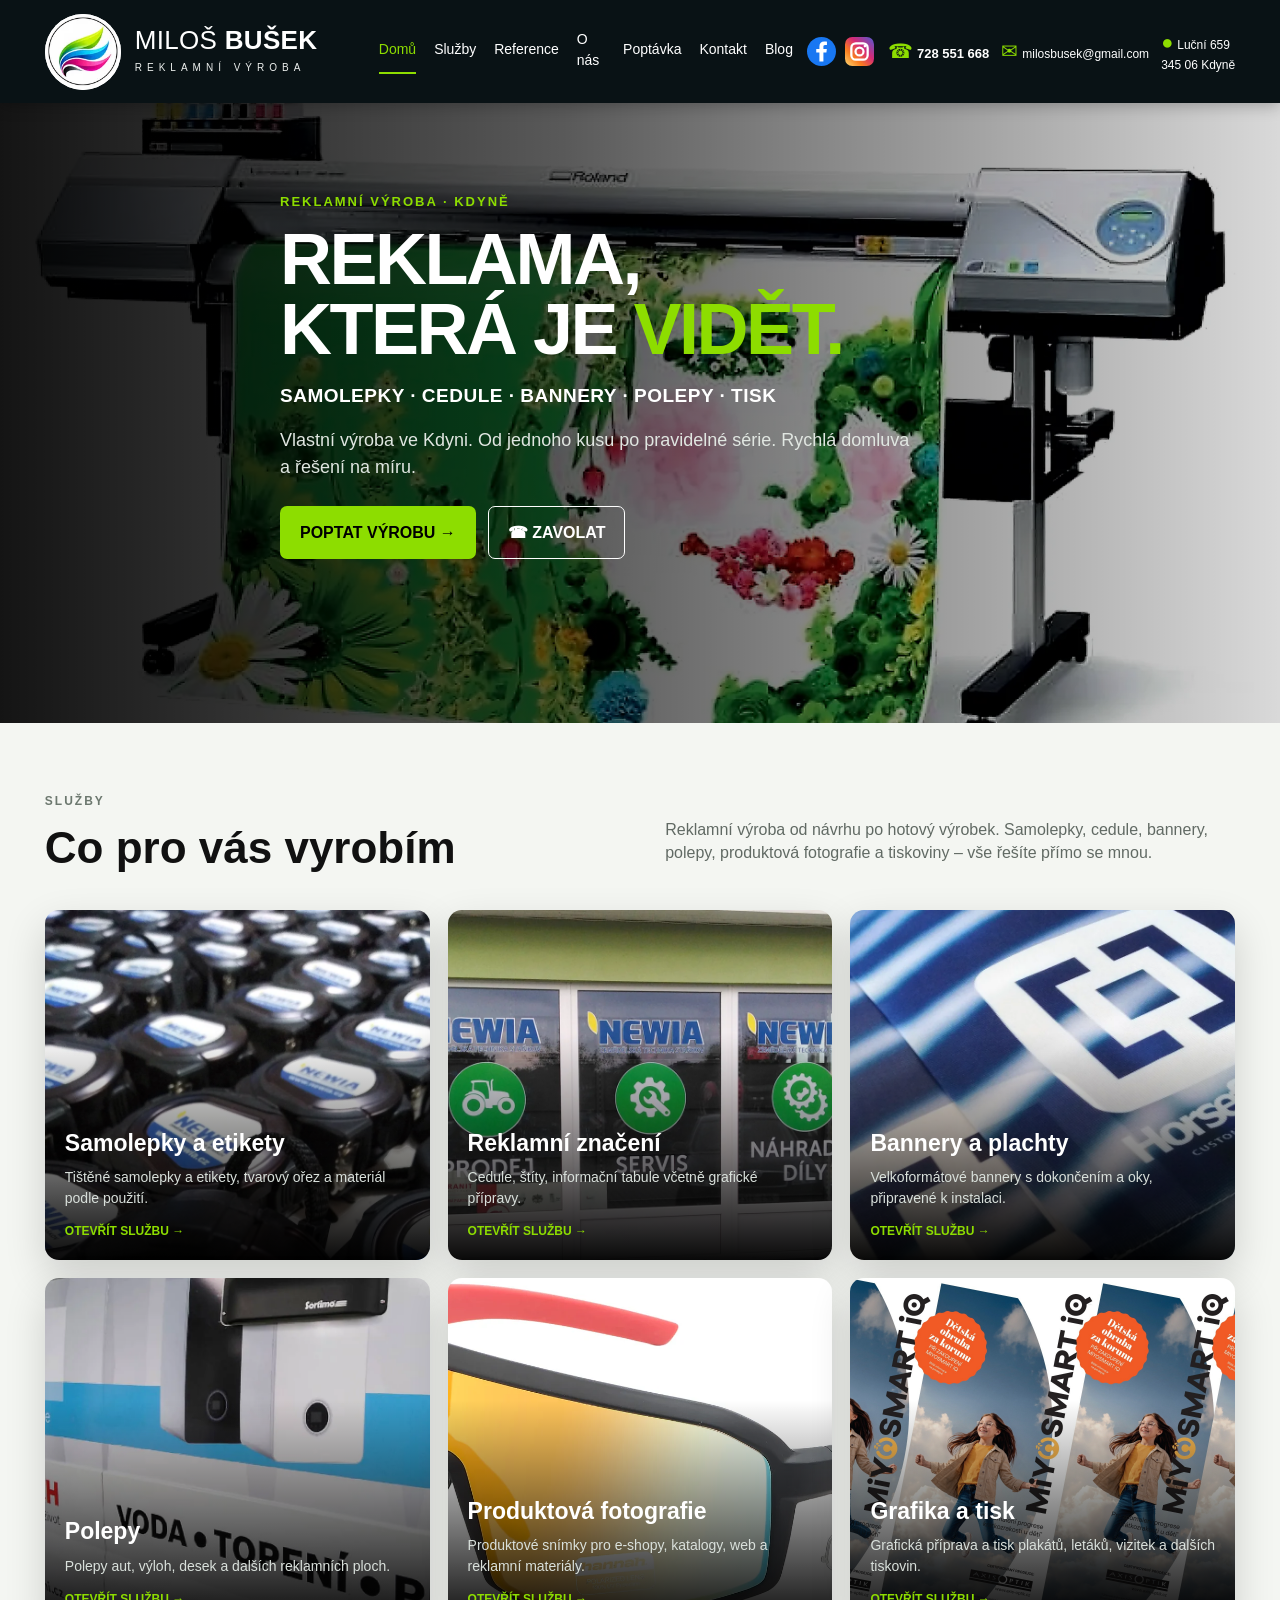
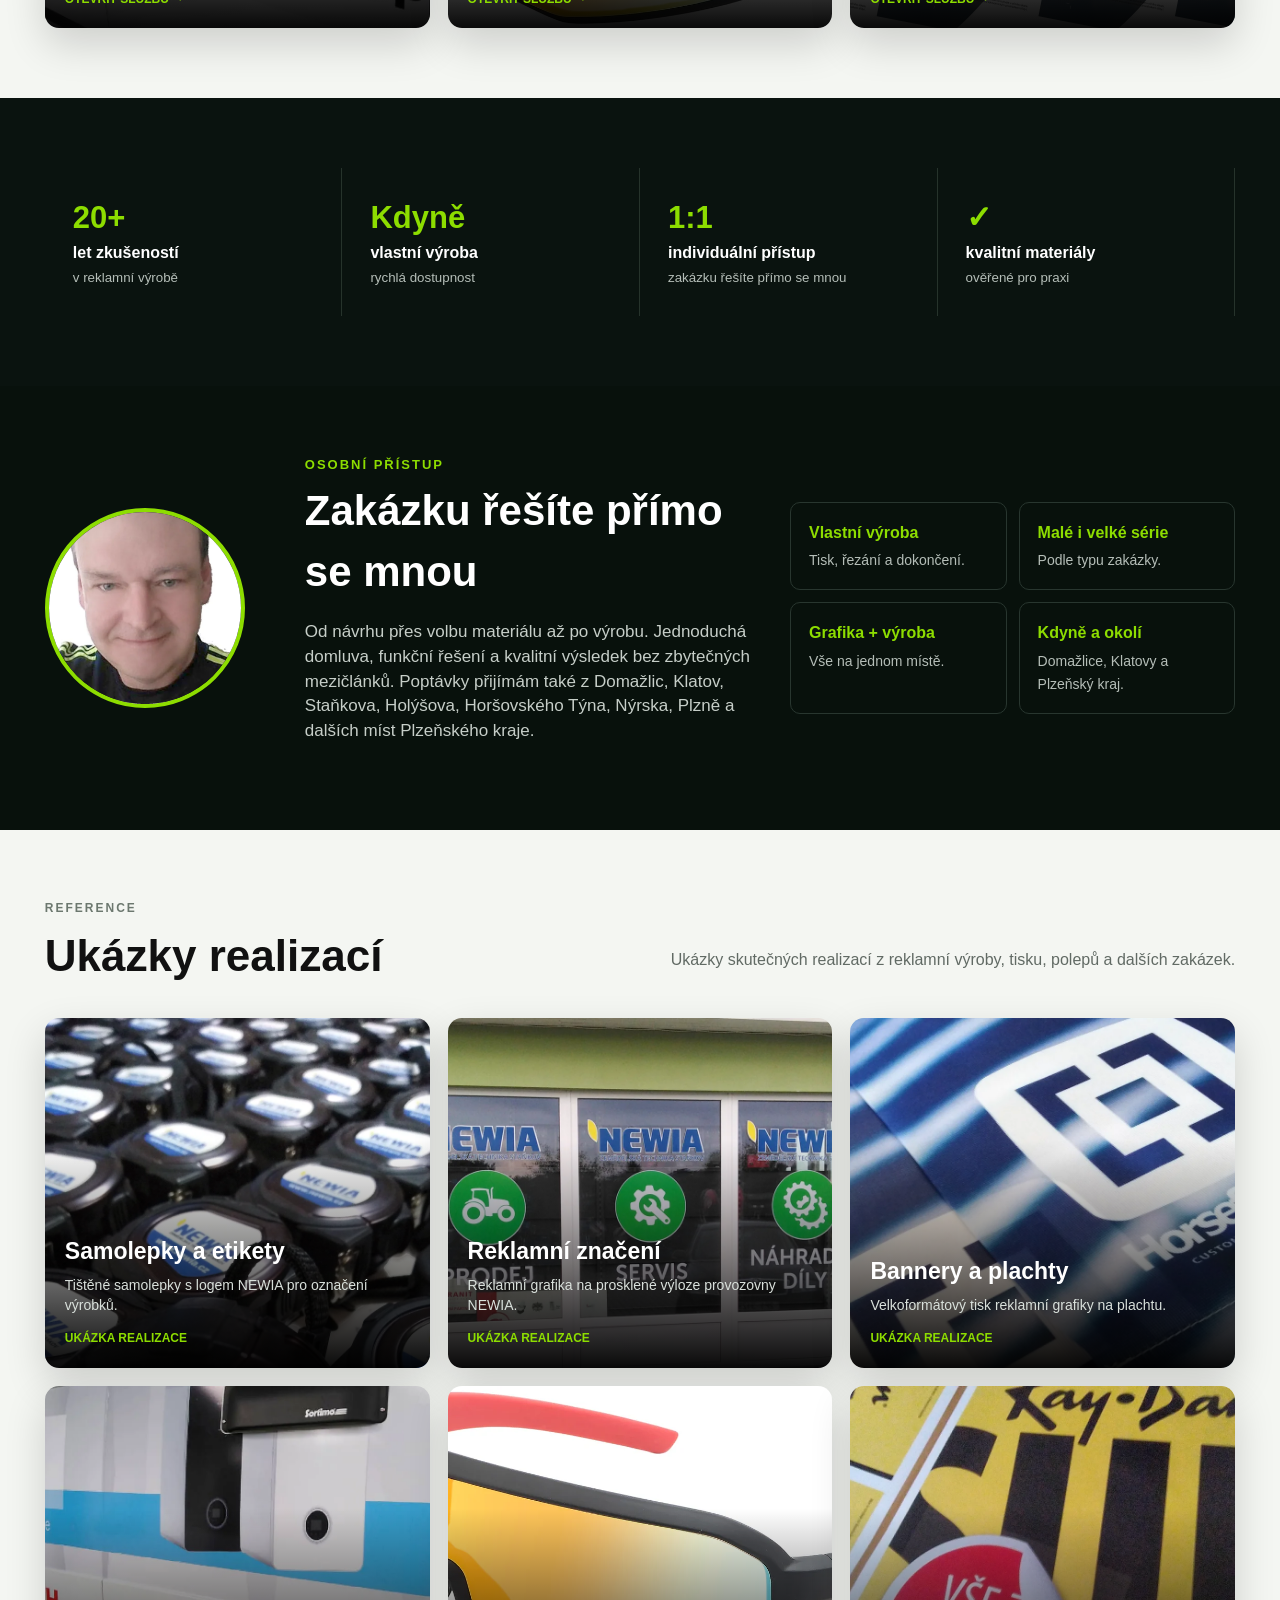
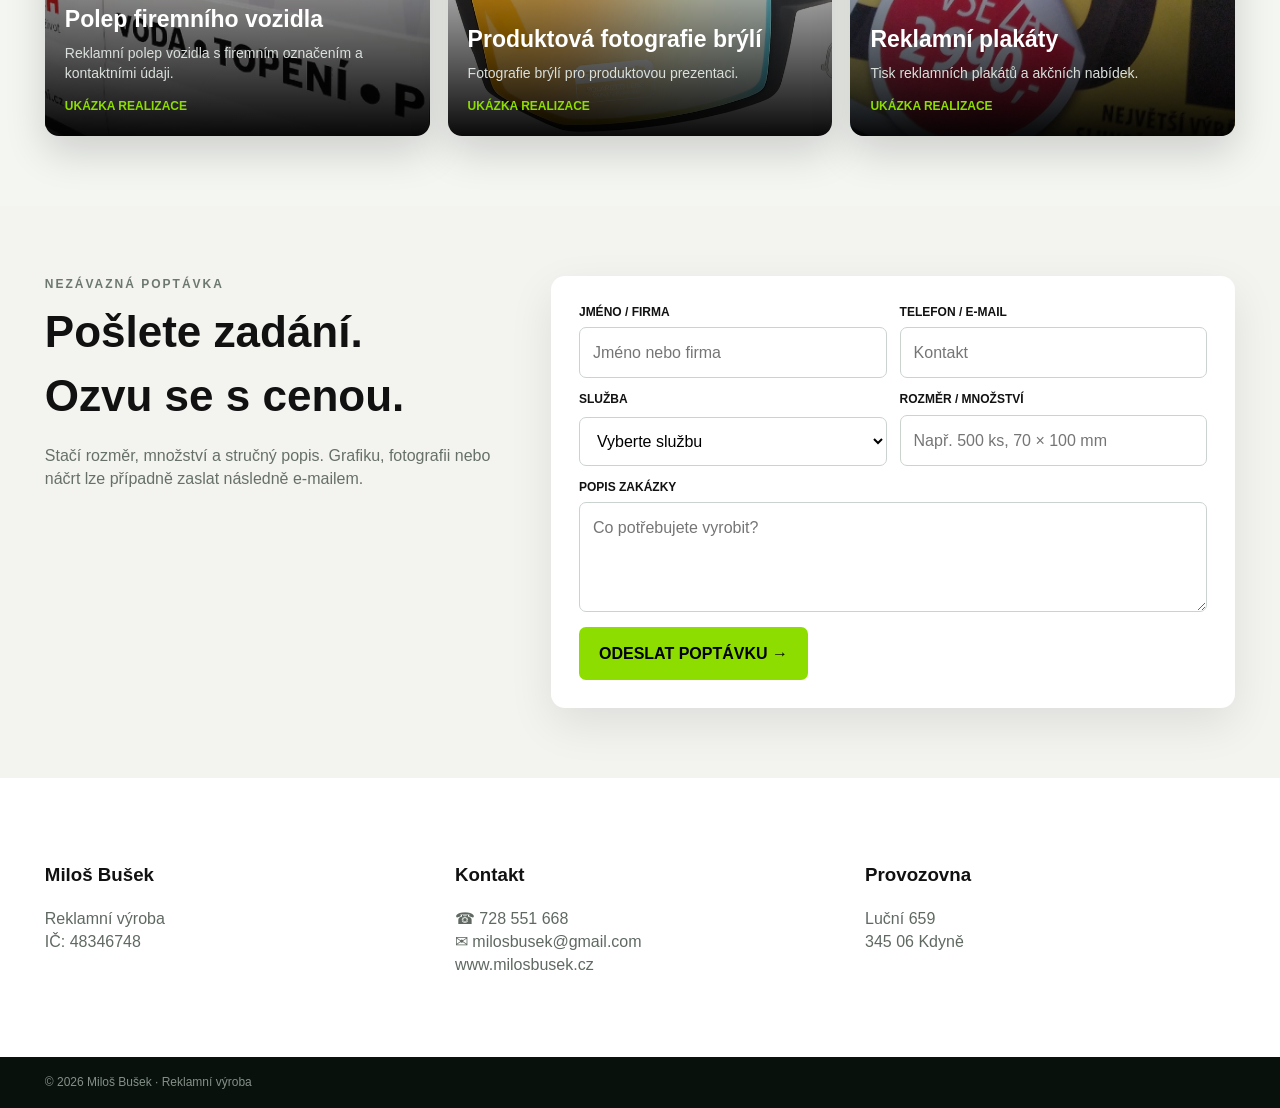
==== commit 20489874: "Add approved blog navigation and align desktop header" ====
--- a/index.html
+++ b/index.html
@@ -27,7 +27,7 @@
 .logo:after{content:"";position:absolute;width:38px;height:8px;left:22px;top:40px;background:#7de200;transform:rotate(-17deg);border-radius:90%}
 .brandname{font-size:30px;letter-spacing:.3px;line-height:1.02;font-weight:400;white-space:nowrap}.brandname b{font-weight:800}
 .brandsub{font-size:13px;letter-spacing:7px;margin-top:7px;color:#edf0ee;white-space:nowrap}
-nav{display:flex;gap:34px;margin-left:auto;font-size:16px}nav a{cursor:pointer;padding:38px 0 17px}nav a:hover,nav a.active{color:var(--g);border-bottom:2px solid var(--g)}
+nav{display:flex;gap:34px;margin-left:auto;font-size:16px}nav a{cursor:pointer;padding:0 0 2px;display:flex;align-items:center;border-bottom:2px solid transparent}nav a:hover,nav a.active{color:var(--g);border-bottom:2px solid var(--g)}
 .topcontact{display:flex;gap:23px;align-items:center;font-size:14px;white-space:nowrap}.topcontact strong{font-size:15px}.tico{color:var(--g);font-size:25px;margin-right:7px}
 .page{display:none}.page.active{display:block}
 .hero{height:620px;position:relative;overflow:hidden;background:#101}
@@ -576,8 +576,9 @@
 <a href="#sluzby" onclick="goHome('sluzby'); return false;">Služby</a>
 <a href="#reference" onclick="goHome('reference'); return false;">Reference</a>
 <a href="#onas" onclick="goHome('onas'); return false;">O nás</a>
-<a href="#poptavka" onclick="goHome('poptavka'); return false;">Poptávka</a>
-<a href="#kontakt" onclick="goHome('kontakt'); return false;">Kontakt</a>
+<a href="/kontakt/">Poptávka</a>
+<a href="/kontakt/#kontakt">Kontakt</a>
+<a href="/blog/">Blog</a>
 </nav>
 <div class="social-links" aria-label="Sociální sítě">
 <a href="https://www.facebook.com/reklamabusek" target="_blank" rel="noopener noreferrer" aria-label="Facebook Miloš Bušek" title="Facebook"><svg viewBox="0 0 32 32" role="img" aria-hidden="true"><circle cx="16" cy="16" r="16" fill="#1877F2"/><path fill="#fff" d="M18.1 27V17.1h3.3l.5-3.9h-3.8v-2.5c0-1.1.3-1.9 1.9-1.9H22V5.3c-.4-.1-1.6-.2-3.1-.2-3.1 0-5.2 1.9-5.2 5.4v2.7h-3.5v3.9h3.5V27z"/></svg></a>
@@ -589,7 +590,8 @@
 <span><span class="tico">●</span>Luční 659<br/>345 06 Kdyně</span>
 </div>
 <button aria-expanded="false" aria-label="Otevřít menu" class="mobile-menu-btn" type="button">☰</button></div>
-<div aria-hidden="true" class="mobile-nav"><a data-target="home" href="#home">Domů</a><a data-target="sluzby" href="#sluzby">Služby</a><a data-target="reference" href="#reference">Reference</a><a data-target="onas" href="#onas">O nás</a><a data-target="poptavka" href="#poptavka">Poptávka</a><a data-target="kontakt" href="#kontakt">Kontakt</a><div class="mobile-social-links" aria-label="Sociální sítě"><a href="https://www.facebook.com/reklamabusek" target="_blank" rel="noopener noreferrer" aria-label="Facebook Miloš Bušek" title="Facebook"><svg viewBox="0 0 32 32" role="img" aria-hidden="true"><circle cx="16" cy="16" r="16" fill="#1877F2"/><path fill="#fff" d="M18.1 27V17.1h3.3l.5-3.9h-3.8v-2.5c0-1.1.3-1.9 1.9-1.9H22V5.3c-.4-.1-1.6-.2-3.1-.2-3.1 0-5.2 1.9-5.2 5.4v2.7h-3.5v3.9h3.5V27z"/></svg></a>
+<div aria-hidden="true" class="mobile-nav"><a data-target="home" href="#home">Domů</a><a data-target="sluzby" href="#sluzby">Služby</a><a data-target="reference" href="#reference">Reference</a><a data-target="onas" href="#onas">O nás</a><a href="/kontakt/">Poptávka</a><a href="/kontakt/#kontakt">Kontakt</a>
+<a href="/blog/">Blog</a><div class="mobile-social-links" aria-label="Sociální sítě"><a href="https://www.facebook.com/reklamabusek" target="_blank" rel="noopener noreferrer" aria-label="Facebook Miloš Bušek" title="Facebook"><svg viewBox="0 0 32 32" role="img" aria-hidden="true"><circle cx="16" cy="16" r="16" fill="#1877F2"/><path fill="#fff" d="M18.1 27V17.1h3.3l.5-3.9h-3.8v-2.5c0-1.1.3-1.9 1.9-1.9H22V5.3c-.4-.1-1.6-.2-3.1-.2-3.1 0-5.2 1.9-5.2 5.4v2.7h-3.5v3.9h3.5V27z"/></svg></a>
 <a href="https://www.instagram.com/milosbusek/" target="_blank" rel="noopener noreferrer" aria-label="Instagram Miloš Bušek" title="Instagram"><svg viewBox="0 0 32 32" role="img" aria-hidden="true"><defs><linearGradient id="ig-grad-mobile" x1="0" y1="1" x2="1" y2="0"><stop offset="0" stop-color="#FEDA75"/><stop offset=".3" stop-color="#FA7E1E"/><stop offset=".6" stop-color="#D62976"/><stop offset="1" stop-color="#4F5BD5"/></linearGradient></defs><rect width="32" height="32" rx="8" fill="url(#ig-grad-mobile)"/><rect x="7" y="7" width="18" height="18" rx="5" fill="none" stroke="#fff" stroke-width="2.5"/><circle cx="16" cy="16" r="4.4" fill="none" stroke="#fff" stroke-width="2.5"/><circle cx="22" cy="10" r="1.5" fill="#fff"/></svg></a>
 </div><div class="mobile-nav-contact"><a href="tel:+420728551668">☎ 728 551 668</a><a href="mailto:milosbusek@gmail.com">✉ milosbusek@gmail.com</a></div></div></header>
 <section class="page active" id="page-home">
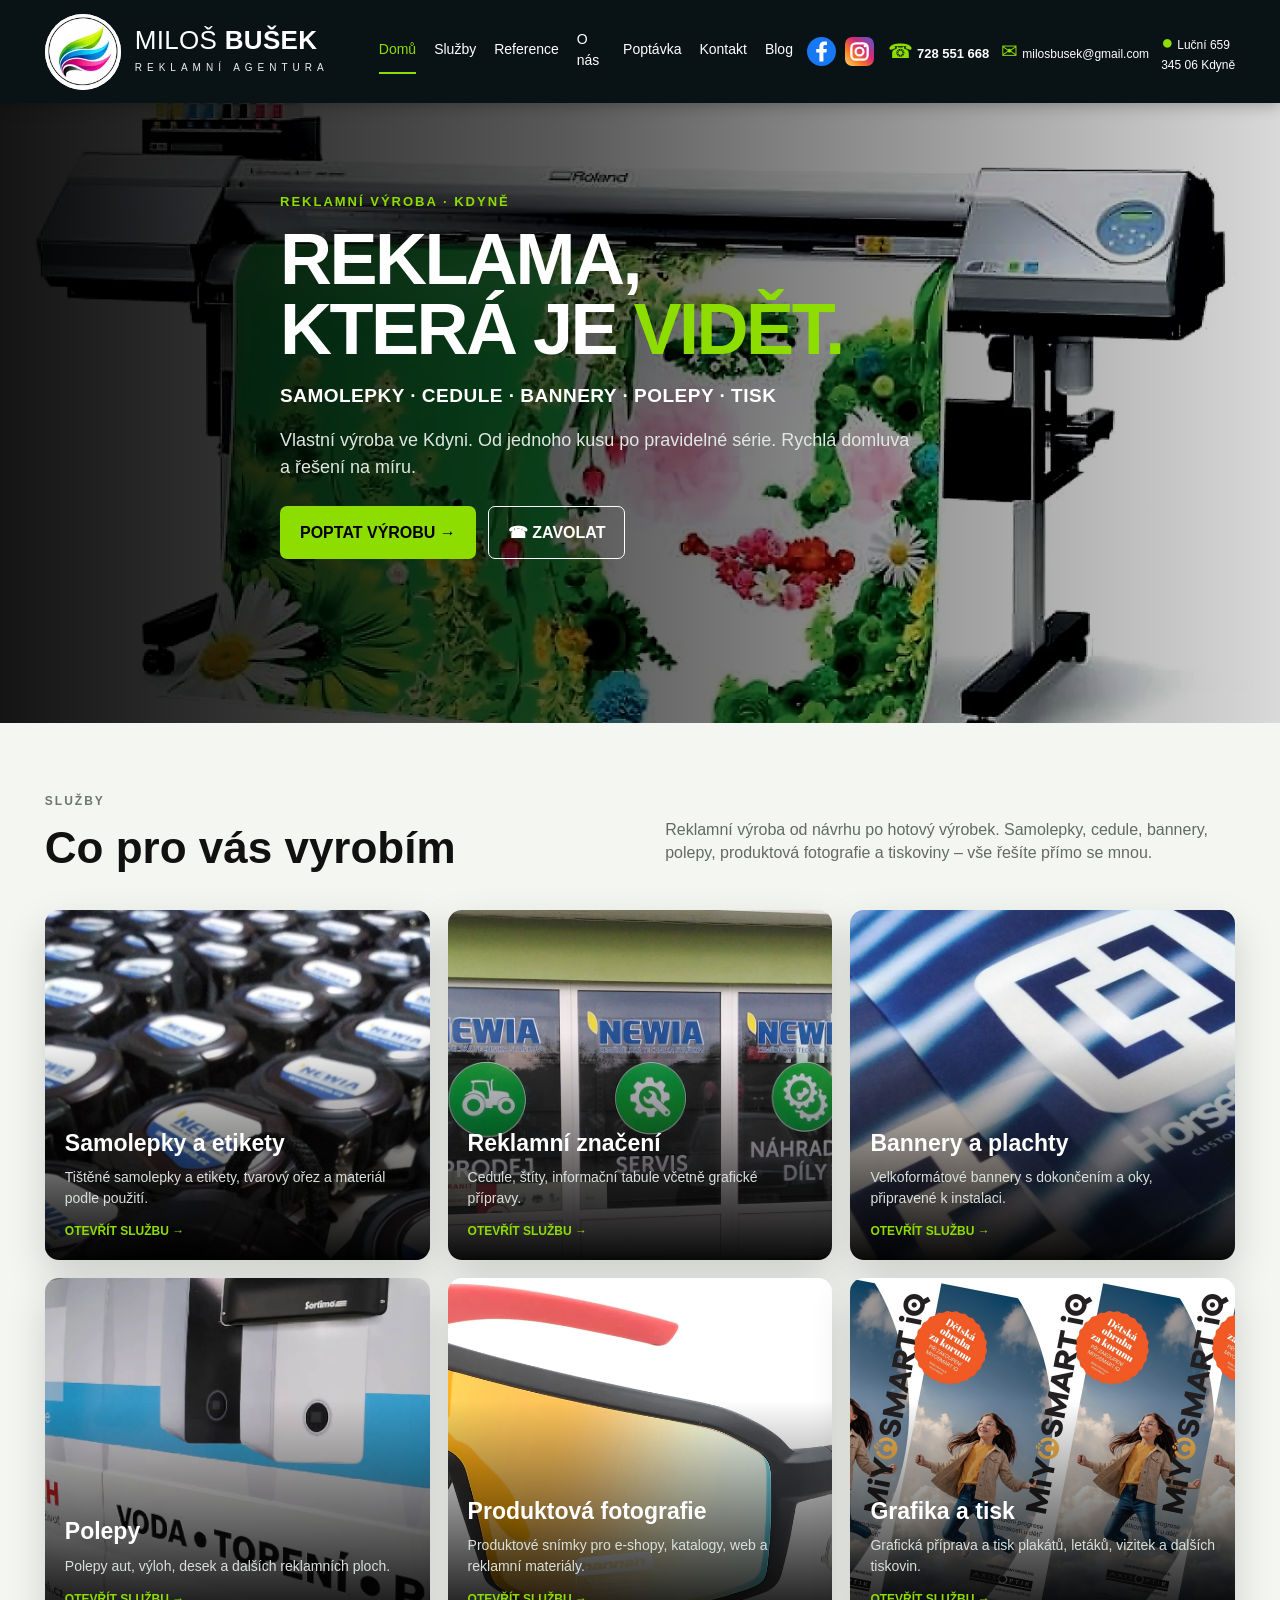
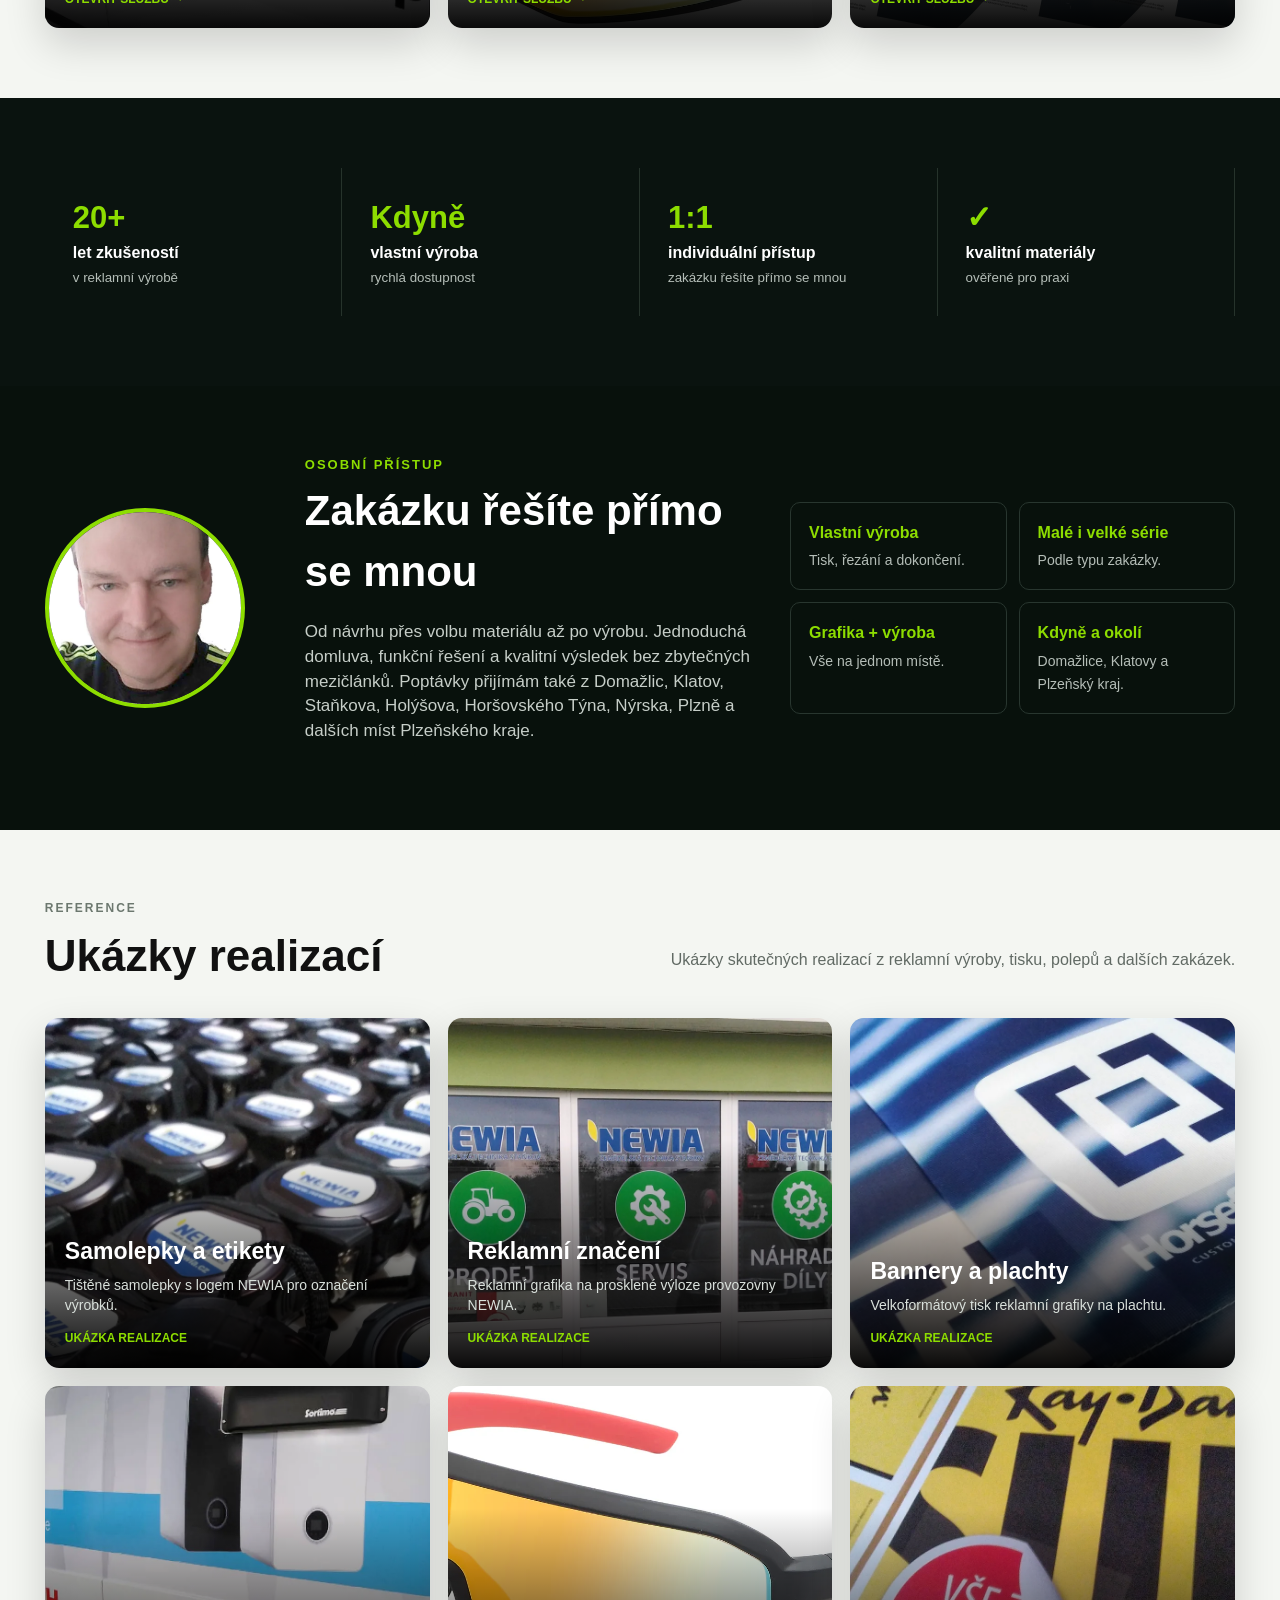
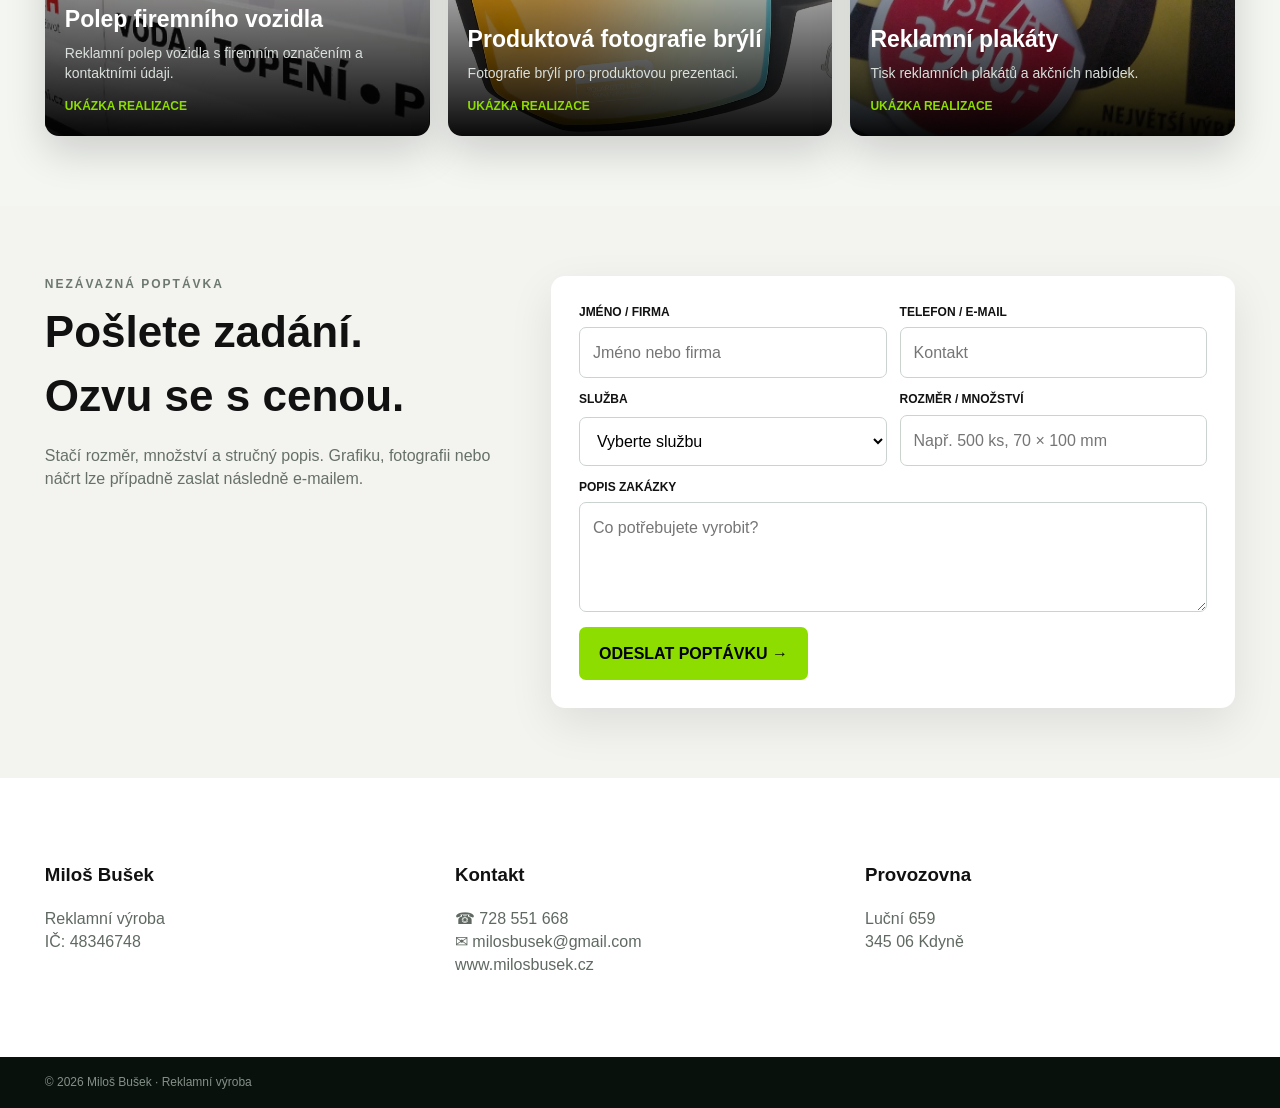
==== commit 3ad3e5f6: "Update header brand subtitle to Reklamní agentura" ====
--- a/index.html
+++ b/index.html
@@ -569,15 +569,15 @@
 <div class="wrap head">
 <div class="brand" onclick="showPage('home')">
 <div class="logo"><img src="images/logo-web2026.webp" alt="Logo reklamní výroby Miloš Bušek" width="128" height="128"></div>
-<div><div class="brandname">MILOŠ <b>BUŠEK</b></div><div class="brandsub">REKLAMNÍ VÝROBA</div></div>
+<div><div class="brandname">MILOŠ <b>BUŠEK</b></div><div class="brandsub">REKLAMNÍ AGENTURA</div></div>
 </div>
 <nav>
 <a class="active" href="#home" onclick="goHome('home'); return false;">Domů</a>
 <a href="#sluzby" onclick="goHome('sluzby'); return false;">Služby</a>
 <a href="#reference" onclick="goHome('reference'); return false;">Reference</a>
 <a href="#onas" onclick="goHome('onas'); return false;">O nás</a>
-<a href="/kontakt/">Poptávka</a>
-<a href="/kontakt/#kontakt">Kontakt</a>
+<a href="/poptavka/">Poptávka</a>
+<a href="/kontakt/">Kontakt</a>
 <a href="/blog/">Blog</a>
 </nav>
 <div class="social-links" aria-label="Sociální sítě">
@@ -590,7 +590,7 @@
 <span><span class="tico">●</span>Luční 659<br/>345 06 Kdyně</span>
 </div>
 <button aria-expanded="false" aria-label="Otevřít menu" class="mobile-menu-btn" type="button">☰</button></div>
-<div aria-hidden="true" class="mobile-nav"><a data-target="home" href="#home">Domů</a><a data-target="sluzby" href="#sluzby">Služby</a><a data-target="reference" href="#reference">Reference</a><a data-target="onas" href="#onas">O nás</a><a href="/kontakt/">Poptávka</a><a href="/kontakt/#kontakt">Kontakt</a>
+<div aria-hidden="true" class="mobile-nav"><a data-target="home" href="#home">Domů</a><a data-target="sluzby" href="#sluzby">Služby</a><a data-target="reference" href="#reference">Reference</a><a data-target="onas" href="#onas">O nás</a><a href="/poptavka/">Poptávka</a><a href="/kontakt/">Kontakt</a>
 <a href="/blog/">Blog</a><div class="mobile-social-links" aria-label="Sociální sítě"><a href="https://www.facebook.com/reklamabusek" target="_blank" rel="noopener noreferrer" aria-label="Facebook Miloš Bušek" title="Facebook"><svg viewBox="0 0 32 32" role="img" aria-hidden="true"><circle cx="16" cy="16" r="16" fill="#1877F2"/><path fill="#fff" d="M18.1 27V17.1h3.3l.5-3.9h-3.8v-2.5c0-1.1.3-1.9 1.9-1.9H22V5.3c-.4-.1-1.6-.2-3.1-.2-3.1 0-5.2 1.9-5.2 5.4v2.7h-3.5v3.9h3.5V27z"/></svg></a>
 <a href="https://www.instagram.com/milosbusek/" target="_blank" rel="noopener noreferrer" aria-label="Instagram Miloš Bušek" title="Instagram"><svg viewBox="0 0 32 32" role="img" aria-hidden="true"><defs><linearGradient id="ig-grad-mobile" x1="0" y1="1" x2="1" y2="0"><stop offset="0" stop-color="#FEDA75"/><stop offset=".3" stop-color="#FA7E1E"/><stop offset=".6" stop-color="#D62976"/><stop offset="1" stop-color="#4F5BD5"/></linearGradient></defs><rect width="32" height="32" rx="8" fill="url(#ig-grad-mobile)"/><rect x="7" y="7" width="18" height="18" rx="5" fill="none" stroke="#fff" stroke-width="2.5"/><circle cx="16" cy="16" r="4.4" fill="none" stroke="#fff" stroke-width="2.5"/><circle cx="22" cy="10" r="1.5" fill="#fff"/></svg></a>
 </div><div class="mobile-nav-contact"><a href="tel:+420728551668">☎ 728 551 668</a><a href="mailto:milosbusek@gmail.com">✉ milosbusek@gmail.com</a></div></div></header>
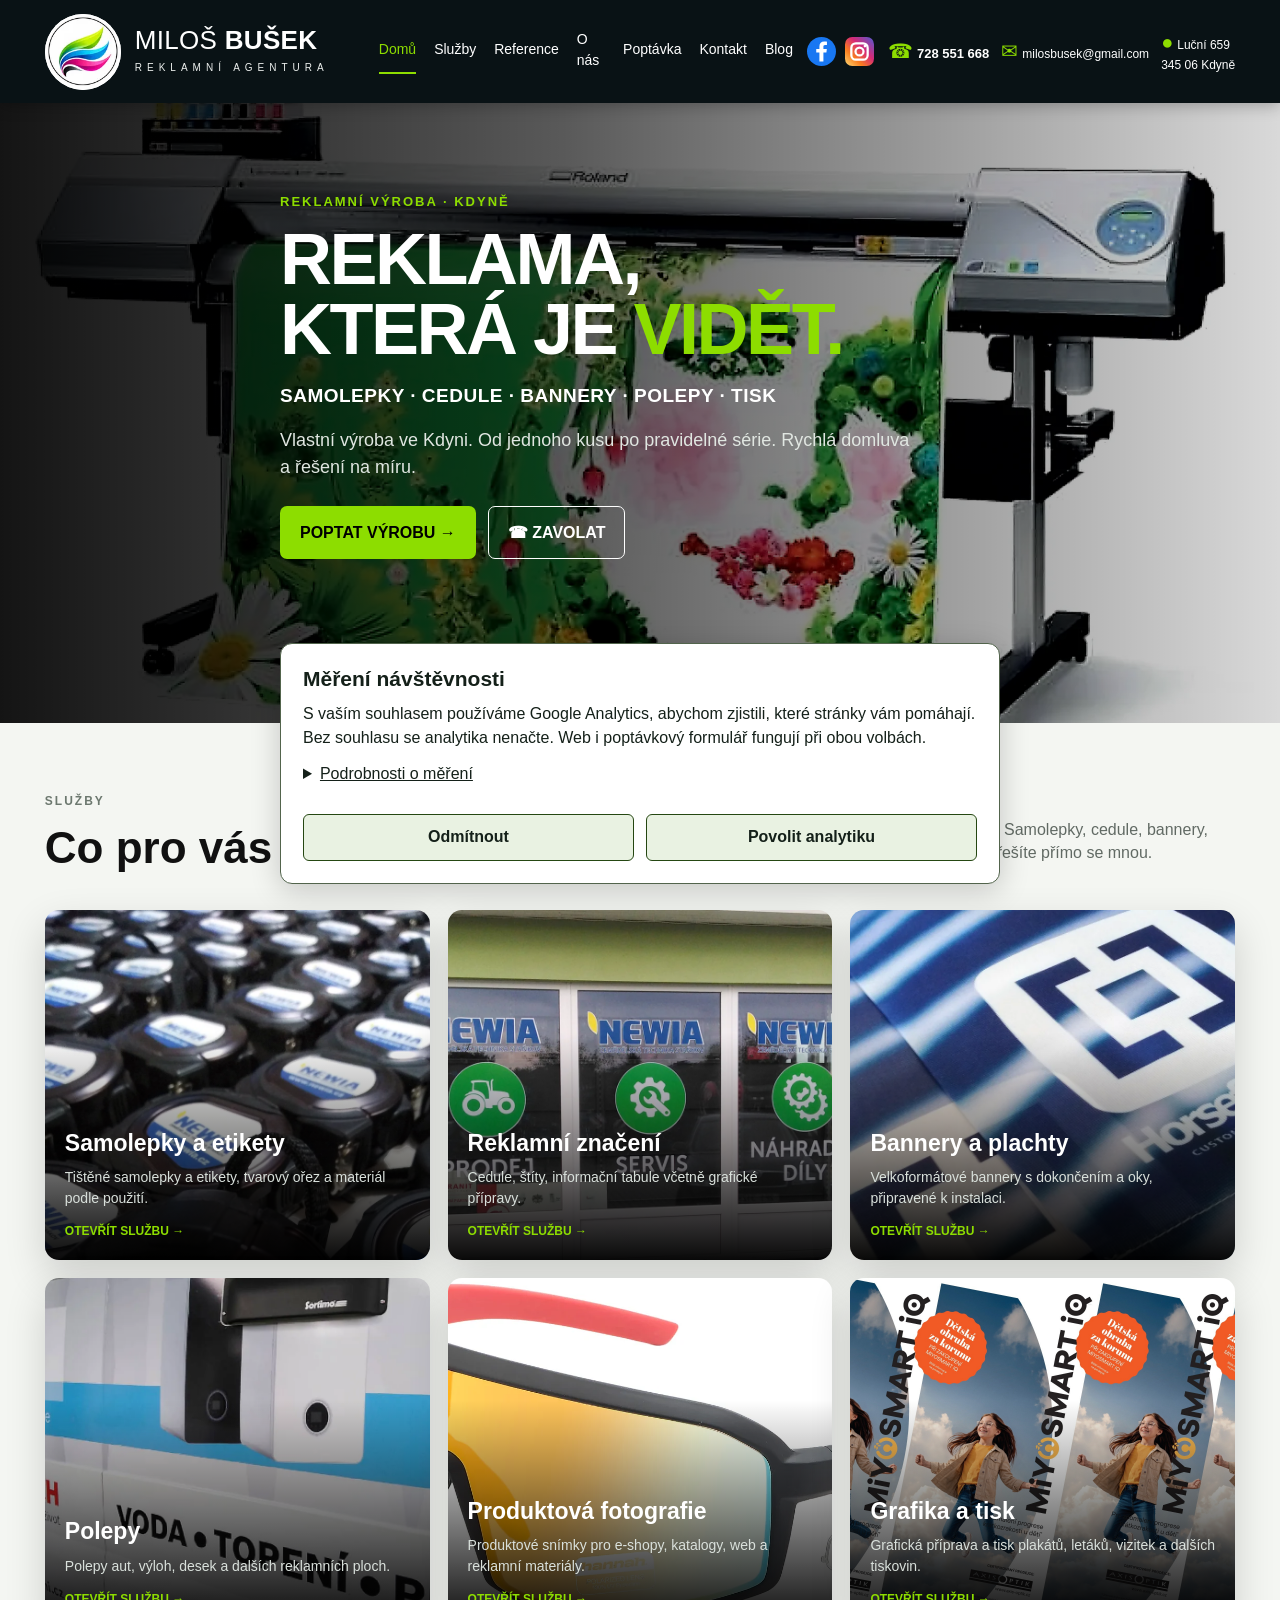
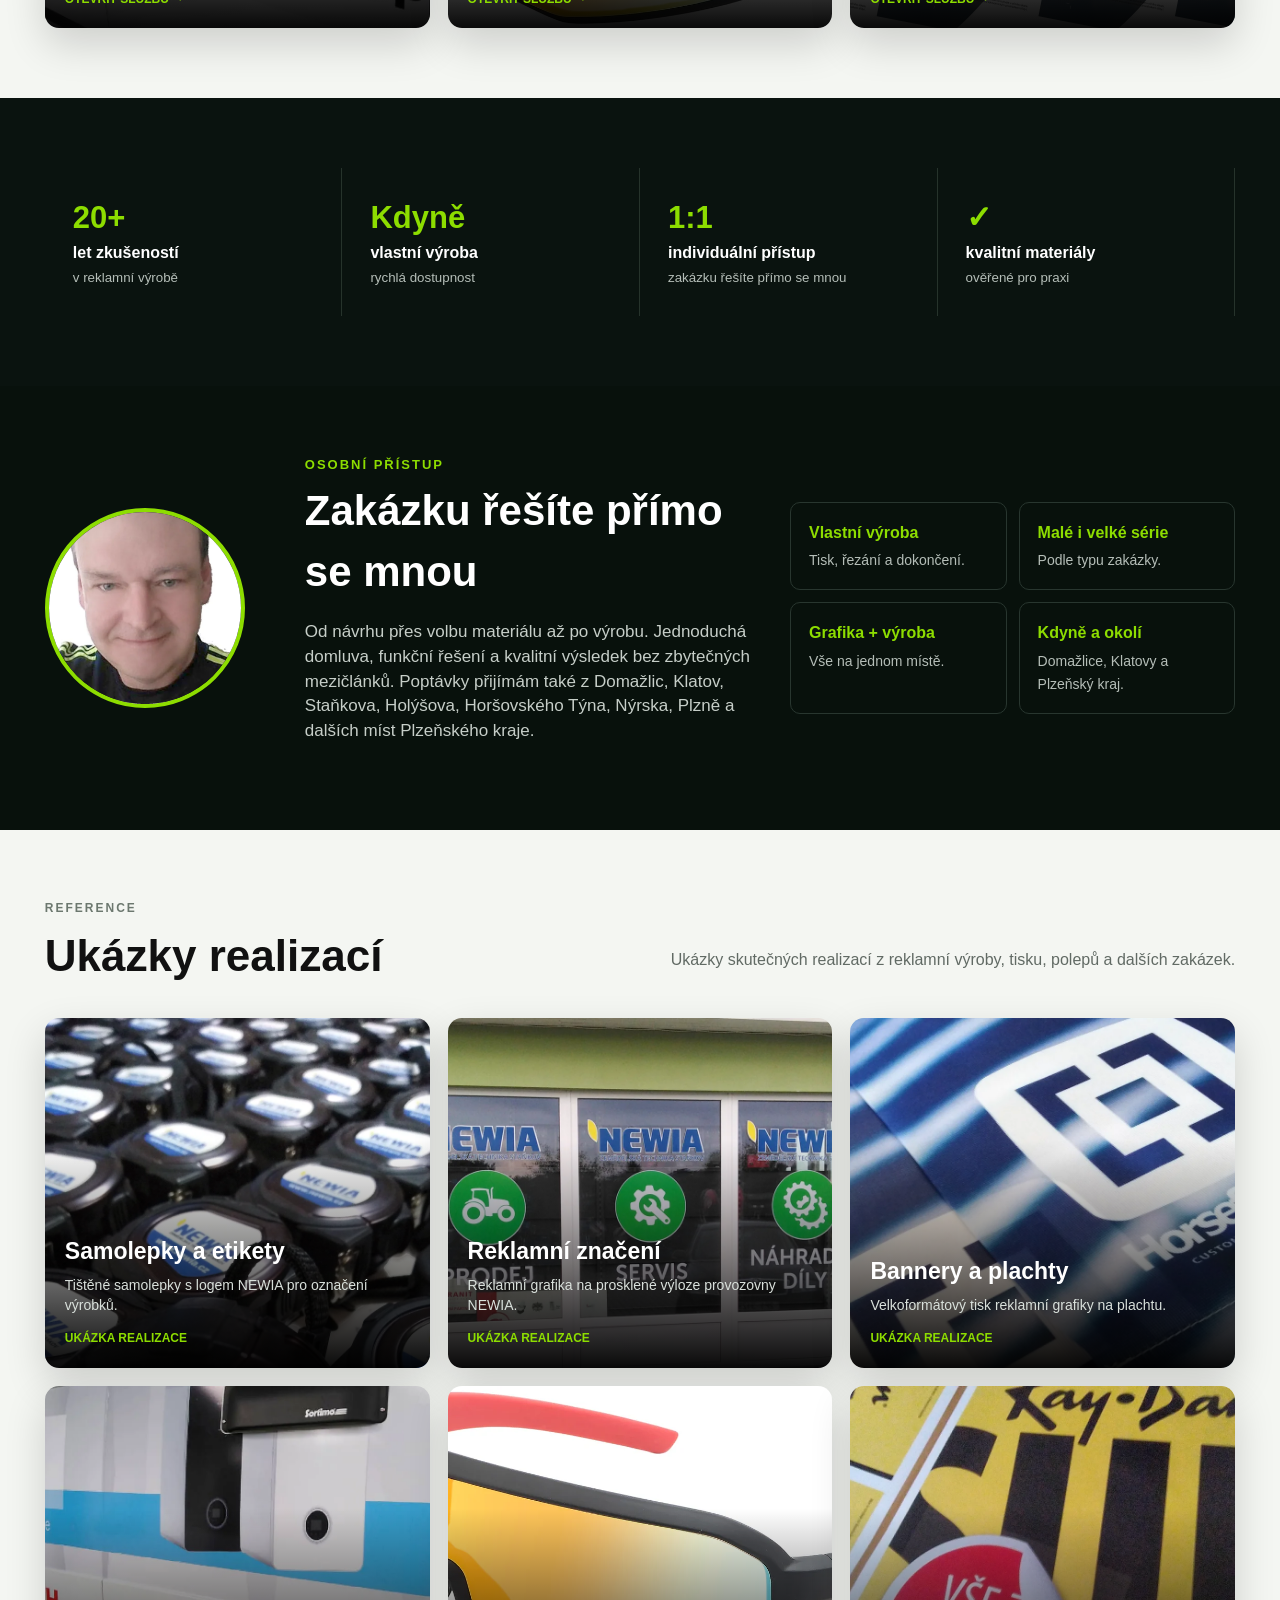
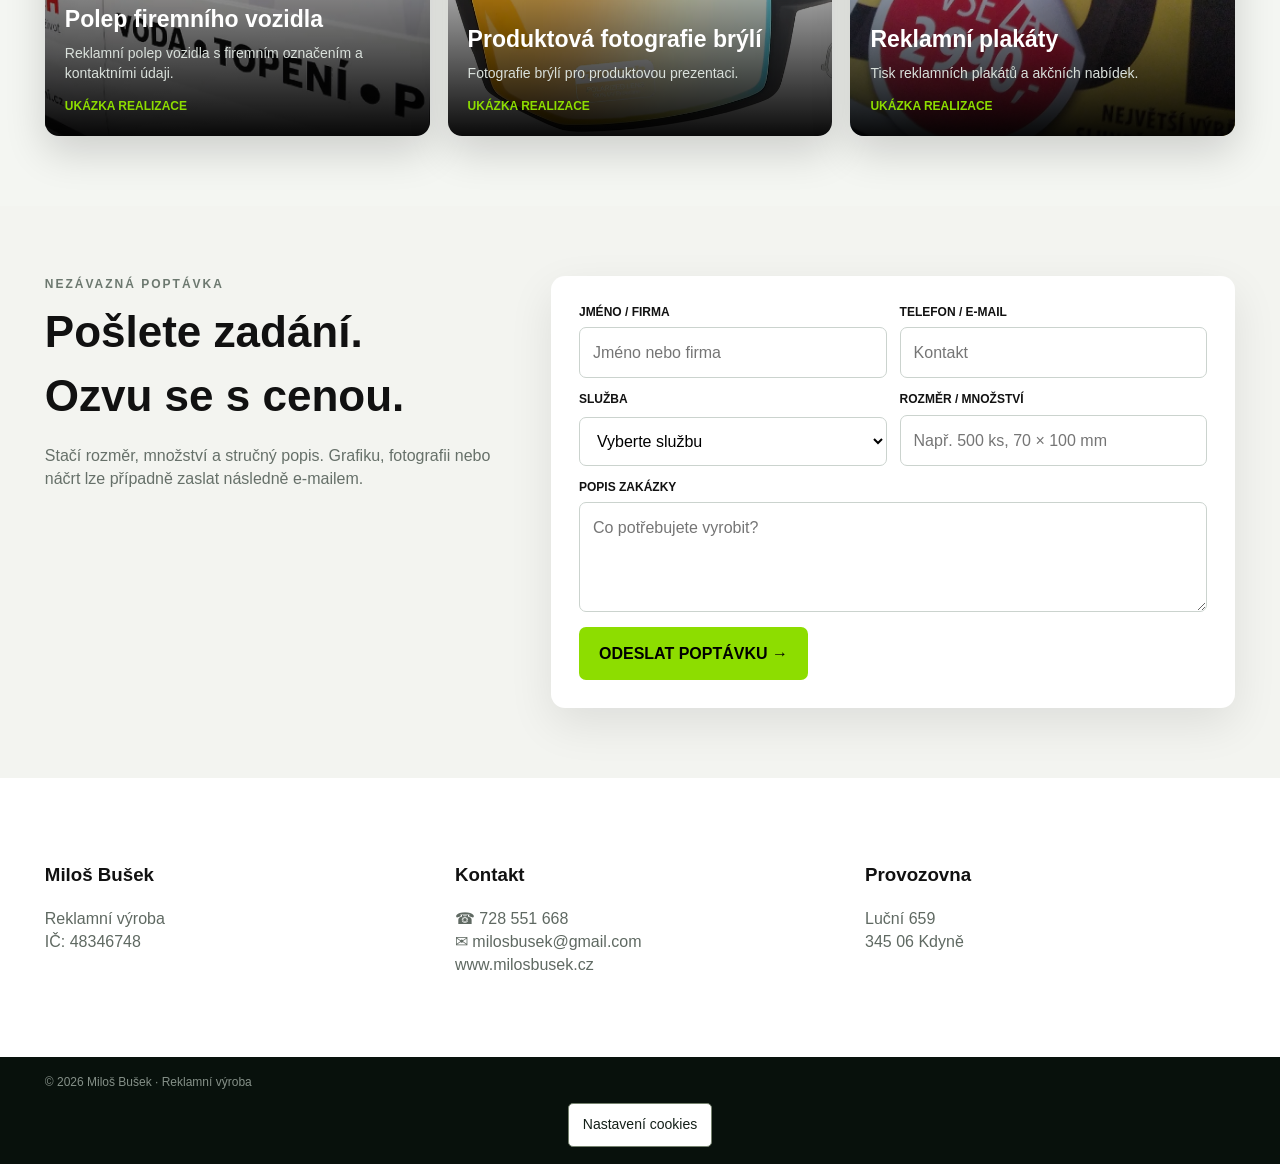
==== commit 74209da8: "Add opt-in Google Analytics with revocable consent across website" ====
--- a/index.html
+++ b/index.html
@@ -563,6 +563,9 @@
 header .logo:before,header .logo:after{content:none!important;display:none!important}
 header .logo img{display:block!important;width:100%!important;height:100%!important;object-fit:contain!important}
 </style>
+
+<link rel="stylesheet" href="/css/analytics-consent.css">
+<script defer src="/js/analytics-consent.js"></script>
 </head>
 <body>
 <header>
@@ -681,7 +684,7 @@
 <div class="mini-title"><span></span>SAMOLEPKY A ETIKETY</div>
 <h1>Samolepky a etikety</h1>
 <p class="service-lead">Samolepky a etikety na míru – od malých produktových štítků až po větší reklamní samolepky. Tisk, tvarový ořez i volba vhodné fólie podle použití.</p>
-<div class="benefits"><div class="benefit"><div class="bicon">✂</div><div><b>Tvarový ořez</b><span>Kruh, obdélník i vlastní tvar podle grafiky</span></div></div><div class="benefit"><div class="bicon">▦</div><div><b>Malé i velké série</b><span>Od desítek kusů po pravidelnou sériovou výrobu</span></div></div><div class="benefit"><div class="bicon">◈</div><div><b>Materiál podle použití</b><span>Interiér, exteriér, permanentní i snímatelné fólie</span></div></div><div class="benefit"><div class="bicon">◷</div><div><b>Rychlá výroba</b><span>Termín vždy podle množství a náročnosti zakázky</span></div></div></div>
+<div class="benefits"><div class="benefit"><div class="bicon">✂</div><div><b>Tvarový ořez</b><span>Kruh, obdélník i vlastní tvar podle grafiky</span></div></div><div class="benefit"><div class="bicon">▦</div><div><b>Malé i velké série</b><span>Od několika kusů po pravidelnou sériovou výrobu</span></div></div><div class="benefit"><div class="bicon">◈</div><div><b>Materiál podle použití</b><span>Interiér, exteriér, permanentní i snímatelné fólie</span></div></div><div class="benefit"><div class="bicon">◷</div><div><b>Rychlá výroba</b><span>Termín vždy podle množství a náročnosti zakázky</span></div></div></div>
 </div>
 <div class="service-visual">
 <img alt="Samolepky a etikety" class="carousel-main" src="assets/webp-02.webp"/>
--- a/css/analytics-consent.css
+++ b/css/analytics-consent.css
@@ -0,0 +1,11 @@
+#mb-consent[hidden]{display:none!important}
+#mb-consent{box-sizing:border-box;position:fixed;z-index:10000;bottom:16px;left:16px;right:16px;max-width:720px;margin:0 auto;padding:22px;background:#fff;color:#142019;border:1px solid #52644c;border-radius:12px;box-shadow:0 6px 30px #0003;font:16px/1.5 Arial,sans-serif;max-height:80vh;overflow-y:auto}
+#mb-consent h2{font-size:21px;line-height:1.25;margin:0 0 10px;color:#142019}
+#mb-consent p{margin:0 0 12px;color:#142019}
+#mb-consent summary{cursor:pointer;text-decoration:underline;margin-bottom:12px}
+#mb-consent a{color:#244d13;text-decoration:underline;overflow-wrap:anywhere}
+.mb-consent-actions{display:flex;gap:12px;margin-top:16px;flex-wrap:wrap}
+#mb-consent .mb-consent-actions button{flex:1;min-width:160px;padding:12px 16px;border:1px solid #254712;border-radius:6px;background:#e9f2e2;color:#142019;font:700 16px/1.3 Arial,sans-serif;cursor:pointer}
+#mb-consent button:focus-visible,#mb-consent summary:focus-visible,.mb-cookie-settings:focus-visible{outline:3px solid #306d00;outline-offset:3px}
+.mb-cookie-settings{display:block;margin:12px auto 0;padding:8px 14px;min-height:44px;font:14px/1.4 Arial,sans-serif;cursor:pointer;color:#142019;background:#fff;border:1px solid #74816e;border-radius:5px}
+@media(max-width:480px){#mb-consent{bottom:8px;left:8px;right:8px;padding:16px;font-size:14px}.mb-consent-actions{gap:8px}#mb-consent .mb-consent-actions button{min-width:120px;font-size:14px}}
